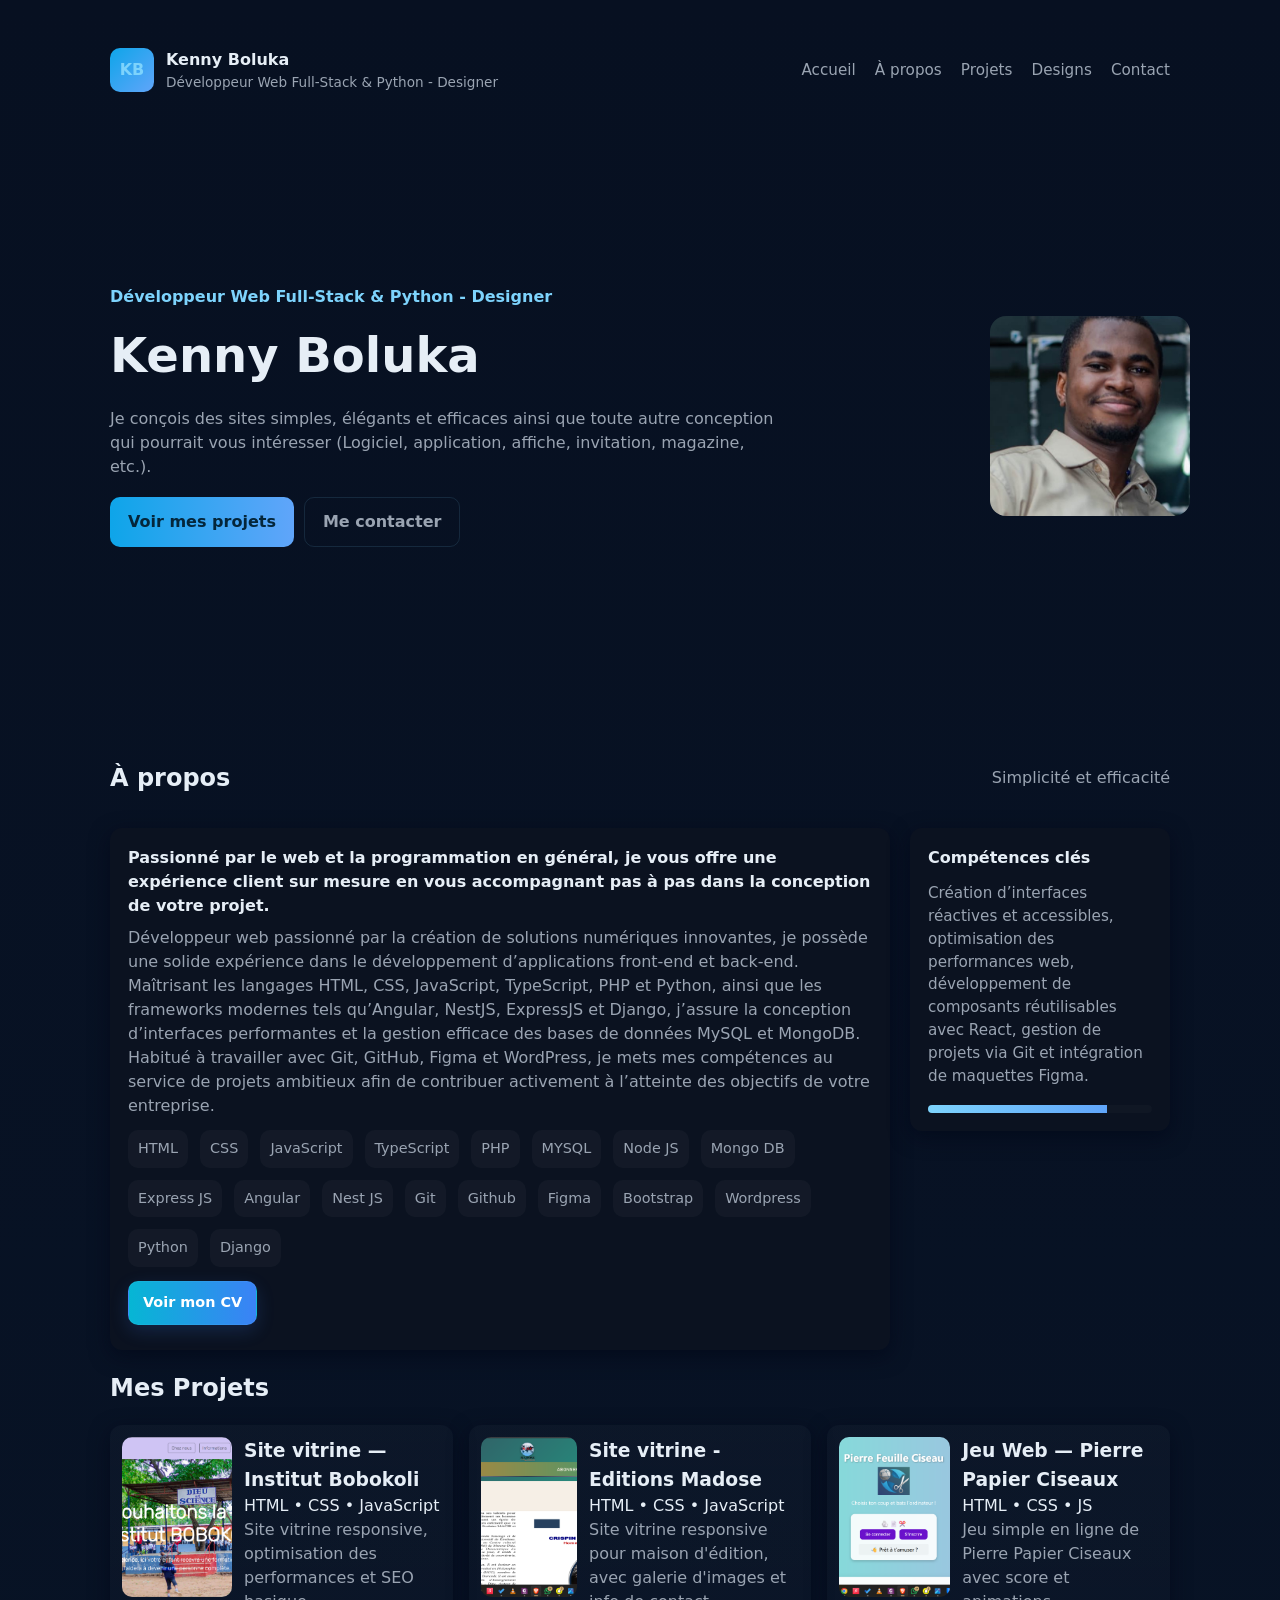
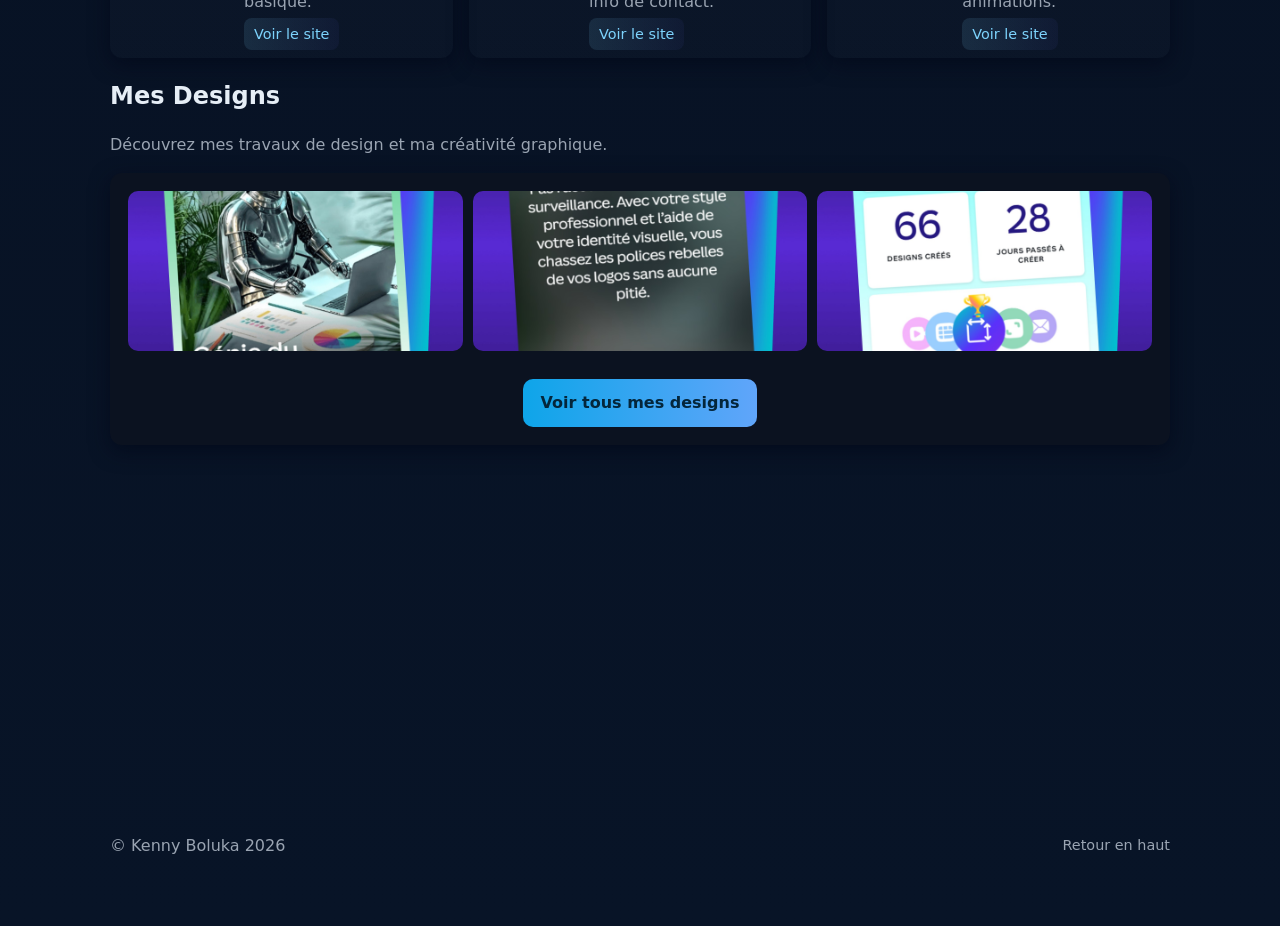
==== index.html @ 467d28c0 "Initial commit -portfolio" ====
<!DOCTYPE html>
<html lang="fr">
  <head>
    <meta charset="utf-8" />
    <meta name="viewport" content="width=device-width,initial-scale=1" />
    <title>Kenny Boluka — Développeur Web Full-Stack & Python - Designer</title>
    <meta
      name="description"
      content="Portfolio minimaliste — Développeur Web Front-End. Sites simples, élégants et efficaces."
    />
    <meta
      name="keywords"
      content="Kenny Boluka, Développeur Web, Full-Stack, Python, Designer, Portfolio, Sites Web, Conception Web"
    />
    <meta
      property="og:image"
      content="https://i.pinimg.com/736x/62/8c/a9/628ca98b23375978b0cff961785f080a.jpg"
    />
    <link rel="apple-touch-icon" sizes="180x180" href="/apple-touch-icon.png" />
    <link rel="icon" type="image/png" sizes="32x32" href="/favicon-32x32.png" />
    <link rel="icon" type="image/png" sizes="16x16" href="/favicon-16x16.png" />
    <link rel="manifest" href="/site.webmanifest" />
    <link rel="stylesheet" href="styles.css" />
  </head>
  <body>
    <div class="wrap">
      <header>
        <div class="brand">
          <div class="avatar" aria-hidden="true">
            <a href="index.html">KB</a>
          </div>
          <div>
            <div style="font-weight: 700">Kenny Boluka</div>
            <div style="font-size: 0.85rem; color: var(--muted)">
              Développeur Web Full-Stack & Python - Designer
            </div>
          </div>
        </div>
        <nav aria-label="Navigation principale">
          <a href="#accueil">Accueil</a>
          <a href="#apropos">À propos</a>
          <a href="#projets">Projets</a>
          <a href="#designs">Designs</a>
          <a href="#contact">Contact</a>
        </nav>
      </header>

      <!-- HERO -->
      <section id="accueil" class="hero" aria-labelledby="hero-title">
        <div class="hero-inner">
          <div class="hero-text">
            <div class="role">
              Développeur Web Full-Stack & Python - Designer
            </div>
            <h1 id="hero-title">Kenny Boluka</h1>
            <p class="lead">
              Je conçois des sites simples, élégants et efficaces ainsi que
              toute autre conception qui pourrait vous intéresser (Logiciel,
              application, affiche, invitation, magazine, etc.).
            </p>
            <div style="display: flex; gap: 10px; flex-wrap: wrap">
              <a class="cta" href="#projets">Voir mes projets</a>
              <a class="cta secondary" href="#contact">Me contacter</a>
            </div>
          </div>
          <div class="hero-art" aria-hidden="true">
            <div
              class="avatar-photo"
              role="img"
              aria-label="Photo de Kenny Boluka"
              style="
                width: 200px;
                height: 200px;
                border-radius: 16px;
                overflow: hidden;
                background: rgba(255, 255, 255, 0.02);
              "
            >
              <picture>
                <source srcset="avatar.jpg" type="image/jpeg" />
                <img
                  src="/avatar.jpg"
                  alt="Photo de Kenny Boluka"
                  loading="lazy"
                  decoding="async"
                  width="200"
                  height="200"
                  style="
                    width: 100%;
                    height: 100%;
                    object-fit: cover;
                    display: block;
                  "
                  onload="(function(){const f=this.parentNode.parentNode.querySelector('.avatar-fallback'); if(f){ f.style.display='none'; f.setAttribute('aria-hidden','true'); } })();"
                  onerror="(function(){this.style.display='none'; const f=this.parentNode.parentNode.querySelector('.avatar-fallback'); if(f){ f.style.display='block'; f.setAttribute('aria-hidden','false'); } })();"
                />
              </picture>

              <svg
                class="avatar-fallback"
                viewBox="0 0 200 200"
                width="100%"
                height="100%"
                xmlns="http://www.w3.org/2000/svg"
                role="img"
                aria-hidden="true"
                style="display: none"
              >
                <rect
                  width="200"
                  height="200"
                  rx="16"
                  fill="rgba(255,255,255,0.02)"
                />
                <circle cx="60" cy="46" r="20" fill="#60a5fa" />
                <rect
                  x="30"
                  y="76"
                  width="60"
                  height="18"
                  rx="6"
                  fill="rgba(255,255,255,0.04)"
                />
              </svg>
            </div>
          </div>
        </div>
      </section>

      <!-- ABOUT -->
      <section id="apropos" aria-labelledby="about-title">
        <div
          style="
            display: flex;
            justify-content: space-between;
            align-items: center;
            gap: 12px;
          "
        >
          <h2 id="about-title">À propos</h2>
          <div style="color: var(--muted)">Simplicité et efficacité</div>
        </div>
        <div style="height: 12px"></div>
        <div class="about-grid">
          <div class="card">
            <p style="margin: 0 0 8px">
              <strong
                >Passionné par le web et la programmation en général, je vous
                offre une expérience client sur mesure en vous accompagnant pas
                à pas dans la conception de votre projet.</strong
              >
            </p>
            <p style="color: var(--muted); margin: 0">
              Développeur web passionné par la création de solutions numériques
              innovantes, je possède une solide expérience dans le développement
              d’applications front-end et back-end. Maîtrisant les langages
              HTML, CSS, JavaScript, TypeScript, PHP et Python, ainsi que les
              frameworks modernes tels qu’Angular, NestJS, ExpressJS et Django,
              j’assure la conception d’interfaces performantes et la gestion
              efficace des bases de données MySQL et MongoDB. Habitué à
              travailler avec Git, GitHub, Figma et WordPress, je mets mes
              compétences au service de projets ambitieux afin de contribuer
              activement à l’atteinte des objectifs de votre entreprise.
            </p>
            <div class="skills" aria-hidden="false" style="margin-top: 12px">
              <span class="chip">HTML</span>
              <span class="chip">CSS</span>
              <span class="chip">JavaScript</span>
              <span class="chip">TypeScript</span>
              <span class="chip">PHP</span>
              <span class="chip">MYSQL</span>
              <span class="chip">Node JS</span>
              <span class="chip">Mongo DB</span>
              <span class="chip">Express JS</span>
              <span class="chip">Angular</span>
              <span class="chip">Nest JS</span>
              <span class="chip">Git</span>
              <span class="chip">Github</span>
              <span class="chip">Figma</span>
              <span class="chip">Bootstrap</span>
              <span class="chip">Wordpress</span>
              <span class="chip">Python</span>
              <span class="chip">Django</span>
            </div>
            <div style="margin-top: 14px">
              <a
                class="btn cta"
                aria-label="Télécharger le CV (s'ouvre dans un nouvel onglet)"
                style="
                  display: inline-block;
                  padding: 10px 14px;
                  background: linear-gradient(90deg, #06b6d4, #3b82f6);
                  color: #fff;
                  border-radius: 10px;
                  text-decoration: none;
                  box-shadow: 0 6px 18px rgba(59, 130, 246, 0.18);
                  transition: transform 0.12s ease, box-shadow 0.12s ease;
                "
                onmouseover="this.style.transform='translateY(-3px)'; this.style.boxShadow='0 14px 30px rgba(59,130,246,0.2)';"
                onmouseout="this.style.transform='none'; this.style.boxShadow='0 6px 18px rgba(59,130,246,0.18)';"
                onfocus="this.style.transform='translateY(-3px)'; this.style.boxShadow='0 14px 30px rgba(59,130,246,0.2)';"
                onblur="this.style.transform='none'; this.style.boxShadow='0 6px 18px rgba(59,130,246,0.18)';"
                href="/Mon_CV.pdf"
                target="_blank"
                rel="noopener"
                >Voir mon CV</a
              >
            </div>
          </div>
          <div>
            <div
              class="card"
              style="
                display: flex;
                flex-direction: column;
                gap: 12px;
                align-items: flex-start;
              "
            >
              <div style="font-weight: 700">Compétences clés</div>
              <div style="color: var(--muted); font-size: 0.95rem">
                Création d’interfaces réactives et accessibles, optimisation des
                performances web, développement de composants réutilisables avec
                React, gestion de projets via Git et intégration de maquettes
                Figma.
              </div>
              <div
                style="
                  width: 100%;
                  height: 8px;
                  background: rgba(255, 255, 255, 0.02);
                  border-radius: 6px;
                  overflow: hidden;
                  margin-top: 6px;
                "
              >
                <div
                  style="
                    width: 80%;
                    height: 100%;
                    background: linear-gradient(90deg, var(--accent), #60a5fa);
                  "
                ></div>
              </div>
            </div>
          </div>
        </div>
      </section>

      <!-- PROJECTS -->
      <section id="projets" aria-labelledby="projects-title">
        <h2 id="projects-title">Mes Projets</h2>
        <div class="projects-grid">
          <!-- Project 1 -->
          <article class="project card" aria-labelledby="p1">
            <div class="thumb">
              <img
                src="/projet_1.png"
                alt="Capture du site Institut Bobokoli"
                loading="lazy"
              />
            </div>
            <div class="proj-body">
              <h3 id="p1" class="proj-title" style="margin: 0">
                Site vitrine — Institut Bobokoli
              </h3>
              <div class="proj-tech">HTML • CSS • JavaScript</div>
              <p style="color: var(--muted); margin: 0 0 8px">
                Site vitrine responsive, optimisation des performances et SEO
                basique.
              </p>
              <div class="proj-actions">
                <a
                  class="btn view"
                  href="https://institut-bobokoli.com/"
                  target="_blank"
                  rel="noopener"
                  >Voir le site</a
                >
              </div>
            </div>
          </article>

          <!-- Project 2 -->
          <article class="project card" aria-labelledby="p2">
            <div class="thumb">
              <img
                src="/projet_2.png"
                alt="Capture du site de Madose"
                loading="lazy"
              />
            </div>
            <div class="proj-body">
              <h3 id="p2" class="proj-title" style="margin: 0">
                Site vitrine - Editions Madose
              </h3>
              <div class="proj-tech">HTML • CSS • JavaScript</div>
              <p style="color: var(--muted); margin: 0 0 8px">
                Site vitrine responsive pour maison d'édition, avec galerie
                d'images et info de contact.
              </p>
              <div class="proj-actions">
                <a
                  class="btn view"
                  href="https://madose.net/"
                  target="_blank"
                  rel="noopener"
                  >Voir le site</a
                >
              </div>
            </div>
          </article>

          <!-- Project 3 -->
          <article class="project card" aria-labelledby="p3">
            <div class="thumb">
              <img
                src="/projet_3.png"
                alt="Capture du projet Pierre Papier Ciseaux"
                loading="lazy"
              />
            </div>
            <div class="proj-body">
              <h3 id="p3" class="proj-title" style="margin: 0">
                Jeu Web — Pierre Papier Ciseaux
              </h3>
              <div class="proj-tech">HTML • CSS • JS</div>
              <p style="color: var(--muted); margin: 0 0 8px">
                Jeu simple en ligne de Pierre Papier Ciseaux avec score et
                animations.
              </p>
              <div class="proj-actions">
                <a
                  class="btn view"
                  href="https://pierre-feuille-ciseau-kbw.onrender.com/"
                  target="_blank"
                  rel="noopener"
                  >Voir le site</a
                >
              </div>
            </div>
          </article>
        </div>
      </section>

      <!-- DESIGNS -->
      <section id="designs" aria-labelledby="designs-title">
        <h2 id="designs-title">Mes Designs</h2>
        <p style="color: var(--muted); margin-bottom: 16px">
          Découvrez mes travaux de design et ma créativité graphique.
        </p>
        <div class="card design-main">
          <div class="design-images">
            <img src="/ADN_1.jpg" alt="Design affiche" loading="lazy" />
            <img src="/ADN_2.jpg" alt="Design invitation" loading="lazy" />
            <img src="/ADN_3.jpg" alt="Design magazine" loading="lazy" />
          </div>

          <!-- Bouton vers tout le portfolio design -->
          <div
            style="grid-column: 1 / -1; text-align: center; margin-top: 16px"
          >
            <a
              class="cta"
              href="https://drive.google.com/drive/folders/1-PYp6yssX1gqpRC8f1cQbZcuPxonh4Nd?usp=sharing"
              target="_blank"
              rel="noopener"
            >
              Voir tous mes designs
            </a>
          </div>
        </div>
      </section>

      <!-- CONTACT -->
      <section id="contact" aria-labelledby="contact-title">
        <h2 id="contact-title">Contact</h2>
        <div style="height: 6px"></div>
        <div class="contact-grid">
          <div class="card">
            <p style="margin: 0 0 8px">
              <strong
                >Tu veux collaborer sur un projet ou en savoir plus ?
                Écris-moi.</strong
              >
            </p>
            <p style="color: var(--muted); margin: 0 0 12px">
              Je réponds généralement rapidement. Voici mes coordonnées :
            </p>
            <p style="margin: 0 0 8px">
              ✉️
              <a href="mailto:bolukakenny@gmail.com">bolukakenny@gmail.com</a>
            </p>
            <div class="socials" style="margin-top: 12px">
              <a
                href="https://github.com/Ke2ny13"
                target="_blank"
                rel="noopener"
                >GitHub</a
              >
              <a
                href="https://www.linkedin.com/in/kenny-boluka-b40353268/"
                target="_blank"
                rel="noopener"
                >LinkedIn</a
              >
            </div>
          </div>

          <div class="card">
            <form
              id="contact-form"
              onsubmit="handleContact(event)"
              aria-label="Formulaire de contact"
            >
              <input type="text" name="name" placeholder="Votre nom" required />
              <input
                type="email"
                name="email"
                placeholder="Votre email"
                required
              />
              <textarea
                name="message"
                rows="5"
                placeholder="Votre message"
                required
              ></textarea>
              <button type="submit">Envoyer</button>
            </form>
          </div>
        </div>
      </section>

      <!-- FOOTER -->
      <footer>
        <div>© Kenny Boluka <span id="year"></span></div>
        <div style="display: flex; gap: 12px; align-items: center">
          <a class="top-link" href="#accueil">Retour en haut</a>
        </div>
      </footer>
    </div>

    <script>
      // année dynamique
      document.getElementById("year").textContent = new Date().getFullYear();

      // simple contact handler: opens mailto with form data
      function handleContact(e) {
        e.preventDefault();
        const f = e.target;
        const name = encodeURIComponent(f.name.value.trim());
        const email = encodeURIComponent(f.email.value.trim());
        const message = encodeURIComponent(f.message.value.trim());
        const subject = encodeURIComponent("Contact via portfolio — " + name);
        const body = encodeURIComponent(
          "De: " + name + " (" + email + ")\n\n" + decodeURIComponent(message)
        );
        // open mail client
        window.location.href = `mailto:bolukakenny@gmail.com?subject=${subject}&body=${body}`;
      }
    </script>
    <script>
      const sections = document.querySelectorAll("section");
      const observer = new IntersectionObserver(
        (entries) => {
          entries.forEach((entry) => {
            if (entry.isIntersecting) entry.target.classList.add("visible");
          });
        },
        { threshold: 0.1 }
      );

      sections.forEach((sec) => observer.observe(sec));
    </script>
  </body>
</html>
---- styles.css ----
:root {
  --bg: #0f1724;
  --card: #0b1220;
  --muted: #9aa4b2;
  --accent: #7dd3fc;
  --glass: rgba(255, 255, 255, 0.03);
  --radius: 12px;
  --maxw: 1100px;
  color-scheme: dark;
}

* {
  box-sizing: border-box;
  transition: all 0.3s ease;
}

html {
  scroll-behavior: smooth;
}

body {
  margin: 0;
  font-family: Inter, ui-sans-serif, system-ui, -apple-system, "Segoe UI", Roboto, "Helvetica Neue", Arial;
  background: linear-gradient(180deg, #071021 0%, #081427 100%);
  color: #e6eef6;
  line-height: 1.5;
  -webkit-font-smoothing: antialiased;
  -moz-osx-font-smoothing: grayscale;
}

/* --- Apparition fluide des sections --- */
section {
  opacity: 0;
  transform: translateY(40px);
  transition: opacity 0.8s ease, transform 0.8s ease;
}
section.visible {
  opacity: 1;
  transform: translateY(0);
}

a {
  color: var(--accent);
  text-decoration: none;
}

.wrap {
  max-width: var(--maxw);
  margin: 0 auto;
  padding: 40px 20px;
}

/* --- Header --- */
header {
  display: flex;
  justify-content: space-between;
  align-items: center;
  gap: 16px;
  padding-top: 8px;
}

.brand {
  display: flex;
  align-items: center;
  gap: 12px;
}

.avatar {
  width: 44px;
  height: 44px;
  border-radius: 10px;
  background: linear-gradient(135deg, #0ea5e9, #60a5fa);
  display: grid;
  place-items: center;
  font-weight: 700;
  color: #04263b;
  transition: transform 0.4s ease, box-shadow 0.4s ease;
}
.avatar:hover {
  transform: rotate(6deg) scale(1.1);
  box-shadow: 0 0 20px rgba(125, 211, 252, 0.3);
}

nav a {
  margin-left: 14px;
  font-size: 0.95rem;
  color: var(--muted);
  position: relative;
}
nav a::after {
  content: "";
  position: absolute;
  width: 0%;
  height: 2px;
  bottom: -3px;
  left: 0;
  background: var(--accent);
  transition: width 0.3s ease;
}
nav a:hover::after {
  width: 100%;
}
nav a:hover {
  color: var(--accent);
}

/* --- Hero --- */
.hero {
  min-height: 72vh;
  display: grid;
  align-items: center;
  gap: 24px;
  padding: 48px 0;
}
.hero-inner {
  display: flex;
  gap: 36px;
  align-items: center;
  justify-content: space-between;
  flex-wrap: wrap;
}
.hero-text {
  max-width: 680px;
}
h1 {
  font-size: clamp(28px, 5vw, 48px);
  margin: 0 0 8px;
}
.role {
  color: var(--accent);
  font-weight: 600;
  margin-bottom: 10px;
}
.lead {
  color: var(--muted);
  margin-bottom: 18px;
}

/* --- Boutons principaux --- */
.cta {
  display: inline-flex;
  gap: 10px;
  align-items: center;
  background: linear-gradient(90deg, #0ea5e9, #60a5fa);
  color: #04263b;
  padding: 12px 18px;
  border-radius: 10px;
  font-weight: 600;
  position: relative;
  overflow: hidden;
}
.cta::before {
  content: "";
  position: absolute;
  top: 0;
  left: -100%;
  width: 200%;
  height: 100%;
  background: linear-gradient(120deg, #7dd3fc, #3b82f6, #7dd3fc);
  opacity: 0;
  transform: skewX(-15deg);
  transition: opacity 0.4s ease, transform 0.4s ease;
}
.cta:hover::before {
  opacity: 0.3;
  transform: translateX(25%) skewX(-15deg);
}
.cta:hover {
  transform: translateY(-4px) scale(1.03);
  box-shadow: 0 8px 20px rgba(125, 211, 252, 0.25);
}

.cta.secondary {
  background: transparent;
  border: 1px solid rgba(125, 211, 252, 0.12);
  color: var(--muted);
}
.cta.secondary:hover {
  background: rgba(125, 211, 252, 0.1);
  color: var(--accent);
}

/* --- Hero image --- */
.hero-art {
  width: 180px;
  max-width: 40%;
  min-width: 120px;
  border-radius: 12px;
  transition: transform 0.5s ease, box-shadow 0.4s ease;
}
.hero-art:hover {
  transform: scale(1.05);
  box-shadow: 0 0 25px rgba(125, 211, 252, 0.25);
}

/* --- About --- */
.card {
  background: var(--card);
  padding: 18px;
  border-radius: var(--radius);
  box-shadow: 0 6px 20px rgba(2, 6, 23, 0.6);
  transition: transform 0.4s ease, box-shadow 0.4s ease;
}
.card:hover {
  transform: translateY(-6px);
  box-shadow: 0 8px 28px rgba(125, 211, 252, 0.1);
}
.about-grid {
  display: grid;
  grid-template-columns: 1fr 260px;
  gap: 20px;
}
.skills {
  display: flex;
  gap: 12px;
  flex-wrap: wrap;
  margin-top: 12px;
}
.chip {
  background: var(--glass);
  padding: 8px 10px;
  border-radius: 10px;
  color: var(--muted);
  font-size: 0.9rem;
  transition: background 0.3s ease, color 0.3s ease;
}
.chip:hover {
  background: rgba(125, 211, 252, 0.12);
  color: var(--accent);
}

/* --- Projects --- */
.projects-grid {
  display: grid;
  grid-template-columns: repeat(auto-fit, minmax(240px, 1fr));
  gap: 16px;
  margin-top: 18px;
}
.project {
  background: linear-gradient(180deg, rgba(255, 255, 255, 0.02), rgba(255, 255, 255, 0.01));
  padding: 12px;
  border-radius: 12px;
  display: flex;
  gap: 12px;
  align-items: flex-start;
  transition: transform 0.3s ease, box-shadow 0.3s ease;
}
.project:hover {
  transform: translateY(-5px);
  box-shadow: 0 8px 18px rgba(125, 211, 252, 0.08);
}
.thumb {
  width: 96px;
  height: 64px;
  border-radius: 8px;
  background: linear-gradient(135deg, #04264a, #07385f);
  display: grid;
  place-items: center;
  color: var(--accent);
  font-weight: 700;
  transition: transform 0.3s ease, background 0.4s ease;
}
.thumb:hover {
  transform: scale(1.08);
  background: linear-gradient(135deg, #0ea5e9, #3b82f6);
  color: white;
}
.btn {
  padding: 8px 10px;
  border-radius: 8px;
  font-size: 0.9rem;
  background: transparent;
  border: 1px solid rgba(125, 211, 252, 0.08);
  color: var(--muted);
}
.btn.view {
  background: linear-gradient(90deg, rgba(125, 211, 252, 0.12), rgba(99, 102, 241, 0.06));
  color: var(--accent);
  border: none;
}
.btn:hover {
  background: rgba(125, 211, 252, 0.12);
  color: var(--accent);
}

.thumb {
  width: 100%;
  height: 160px;
  border-radius: 10px;
  overflow: hidden;
  background: rgba(255, 255, 255, 0.03);
}

.thumb img {
  width: 100%;
  height: 100%;
  object-fit: cover;
  display: block;
}

/* --- Contact --- */
.contact-grid {
  display: grid;
  grid-template-columns: 1fr 320px;
  gap: 20px;
}
.socials a {
  display: inline-block;
  margin-right: 12px;
  color: var(--muted);
  position: relative;
}
.socials a::after {
  content: "";
  position: absolute;
  width: 0%;
  height: 2px;
  bottom: -2px;
  left: 0;
  background: var(--accent);
  transition: width 0.3s ease;
}
.socials a:hover::after {
  width: 100%;
}
.socials a:hover {
  color: var(--accent);
}
form input,
form textarea {
  width: 100%;
  padding: 10px;
  border-radius: 8px;
  border: 1px solid rgba(255, 255, 255, 0.04);
  background: transparent;
  color: inherit;
  margin-bottom: 10px;
}
form button {
  padding: 10px 12px;
  border-radius: 8px;
  background: linear-gradient(90deg, #0ea5e9, #60a5fa);
  color: #04263b;
  border: none;
  font-weight: 600;
  transition: transform 0.3s ease, box-shadow 0.3s ease;
}
form button:hover {
  transform: translateY(-3px);
  box-shadow: 0 8px 20px rgba(125, 211, 252, 0.25);
}

/* --- Footer --- */
footer {
  padding: 28px 0;
  color: var(--muted);
  display: flex;
  justify-content: space-between;
  gap: 10px;
  align-items: center;
  flex-wrap: wrap;
}
.top-link {
  font-size: 0.9rem;
  color: var(--muted);
}
.top-link:hover {
  color: var(--accent);
}

.design-main {
  display: flex;
  flex-direction: column;
  gap: 12px;
}

.design-images {
  display: grid;
  grid-template-columns: repeat(3, 1fr);
  gap: 10px;
}

.design-images img {
  width: 100%;
  height: 160px;
  object-fit: cover;
  border-radius: 10px;
}

/* Responsive */
@media (max-width: 768px) {
  .design-images {
    grid-template-columns: 1fr;
  }
}


@media (max-width: 800px) {
  .about-grid,
  .contact-grid {
    grid-template-columns: 1fr;
  }
  nav a {
    display: none;
  }
  .hero-art {
    order: 2;
    justify-self: center;
  }
}

/* =============================== */
/* RESPONSIVE DESIGN */
/* =============================== */

/* --- Petit écran (smartphones) --- */
@media (max-width: 768px) {
  .wrap {
    padding: 0 16px;
  }

  /* HEADER */
  header {
    flex-direction: column;
    gap: 14px;
    text-align: center;
  }

  header nav {
    display: flex;
    flex-wrap: wrap;
    justify-content: center;
    gap: 12px;
  }

  /* HERO */
  .hero-inner {
    flex-direction: column;
    text-align: center;
    gap: 24px;
  }

  .hero-text {
    align-items: center;
  }

  .hero-art {
    display: flex;
    justify-content: center;
  }

  /* ABOUT */
  .about-grid {
    display: flex;
    flex-direction: column;
    gap: 20px;
  }

  /* PROJECTS */
  .projects-grid {
    grid-template-columns: 1fr !important;
  }

  .project .thumb {
    height: 140px;
  }

  /* CONTACT */
  .contact-grid {
    display: flex;
    flex-direction: column;
    gap: 20px;
  }

  /* Buttons full width */
  .cta,
  .btn,
  button {
    width: 100%;
    text-align: center;
  }
}

/* --- Très petits écrans (360–480px) --- */
@media (max-width: 480px) {
  h1 {
    font-size: 1.9rem;
  }

  .hero-text .role {
    font-size: 0.9rem;
  }

  .avatar-photo {
    width: 150px !important;
    height: 150px !important;
  }
}

/* ===== Designs ===== */
.designs-grid {
  display: grid;
  grid-template-columns: repeat(auto-fit, minmax(240px, 1fr));
  gap: 16px;
  margin-top: 12px;
}

.design-card {
  background: var(--card);
  border-radius: var(--radius);
  overflow: hidden;
  padding: 12px;
  display: flex;
  gap: 12px;
  align-items: flex-start;
  transition: transform 0.3s ease, box-shadow 0.3s ease;
}

.design-card:hover {
  transform: translateY(-5px);
  box-shadow: 0 8px 18px rgba(125, 211, 252, 0.08);
}

.design-card .thumb {
  width: 96px;
  height: 64px;
  border-radius: 8px;
  background: linear-gradient(135deg, #04264a, #07385f);
  display: grid;
  place-items: center;
  color: var(--accent);
  font-weight: 700;
}

.design-card .thumb:hover {
  transform: scale(1.08);
  background: linear-gradient(135deg, #0ea5e9, #3b82f6);
  color: white;
}

.design-body h3 {
  margin: 0;
  font-size: 1rem;
}

.design-body p {
  margin: 0;
  font-size: 0.85rem;
  color: var(--muted);
}

/* --- Responsivité designs --- */
@media (max-width: 768px) {
  .designs-grid {
    grid-template-columns: 1fr;
  }
}
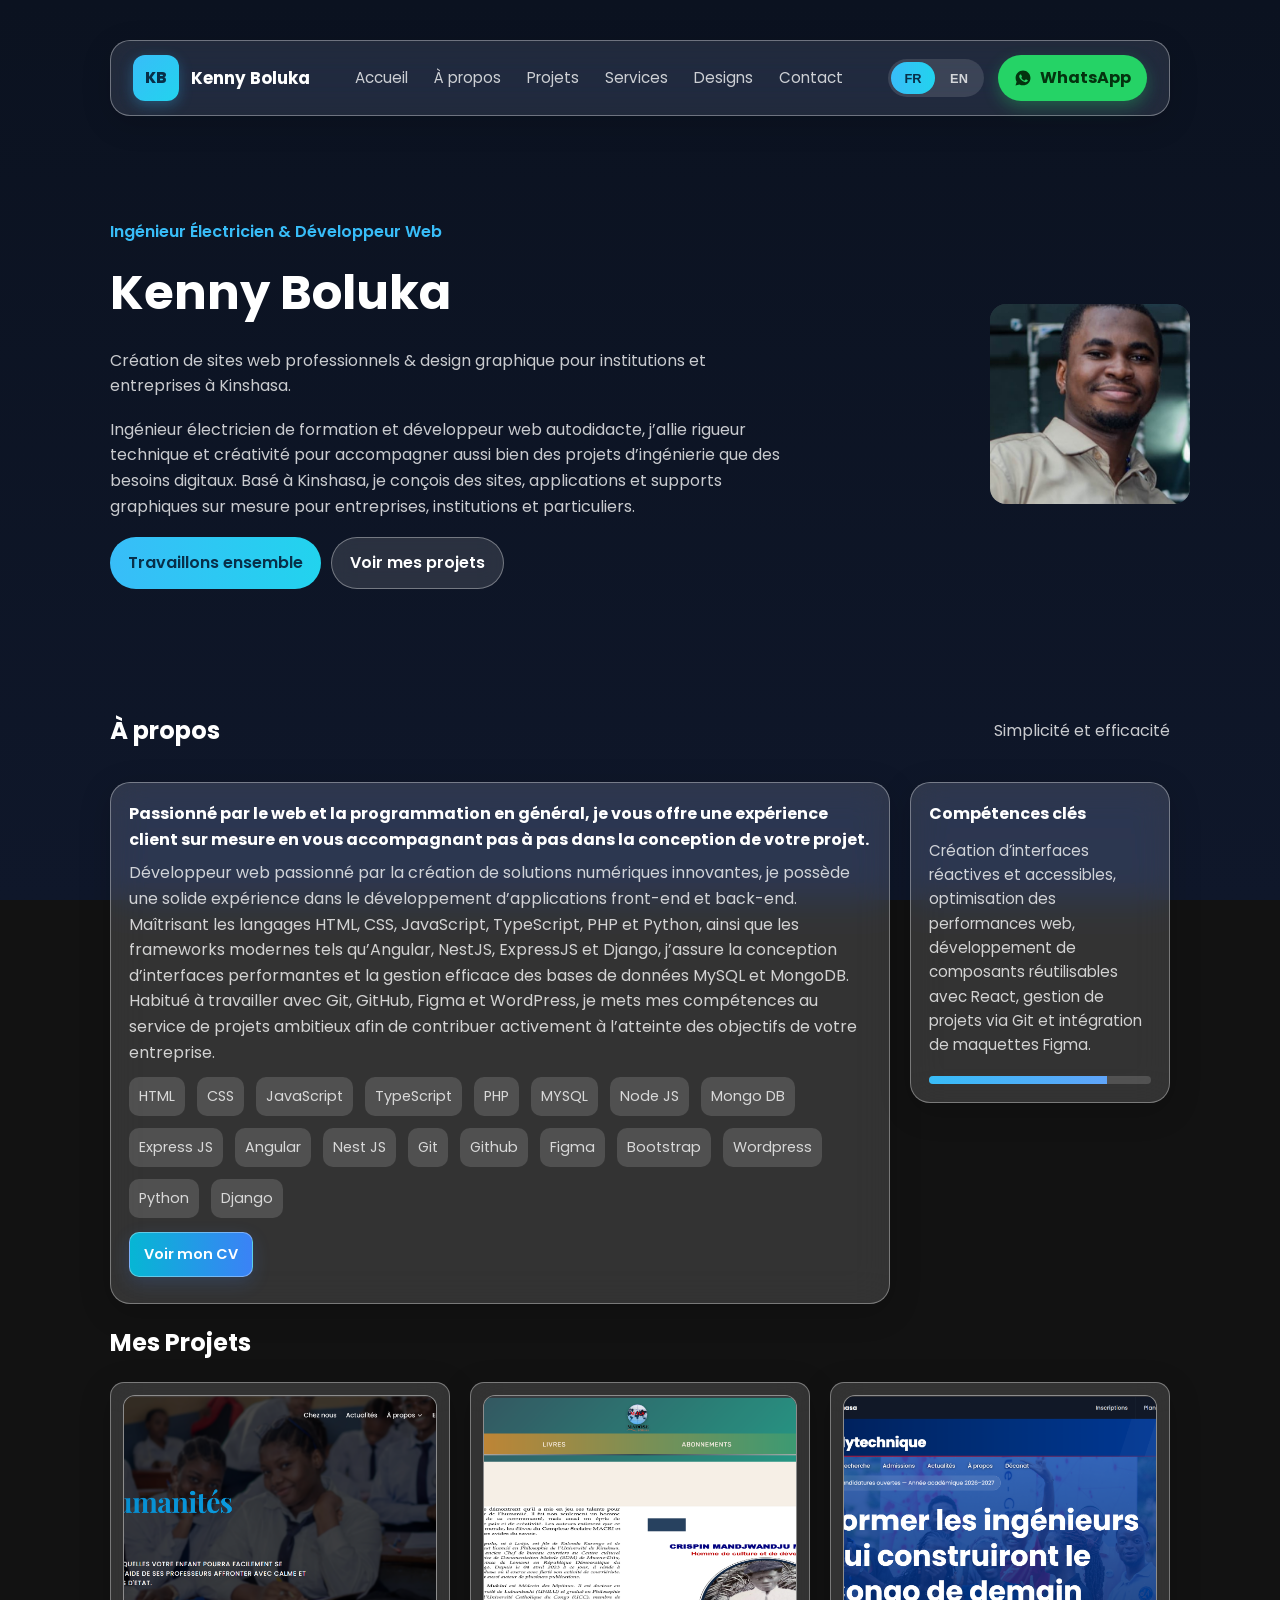
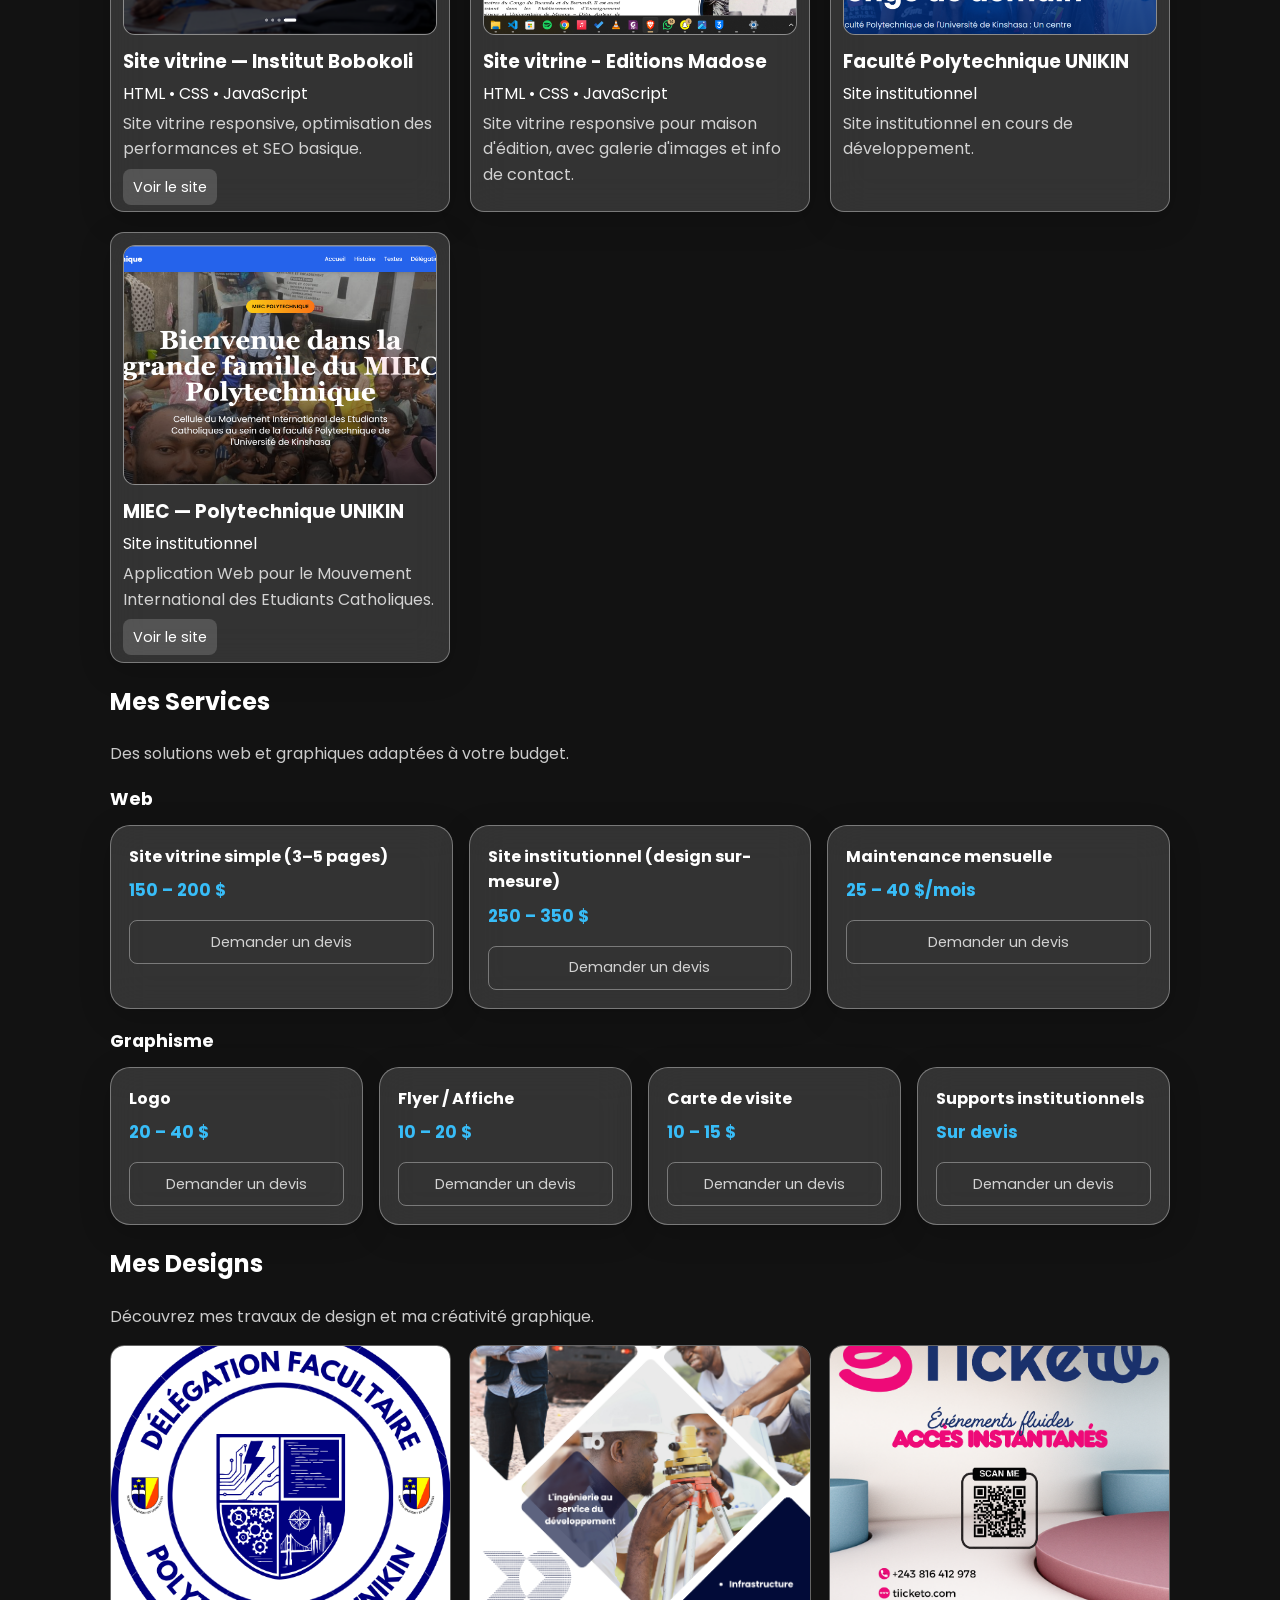
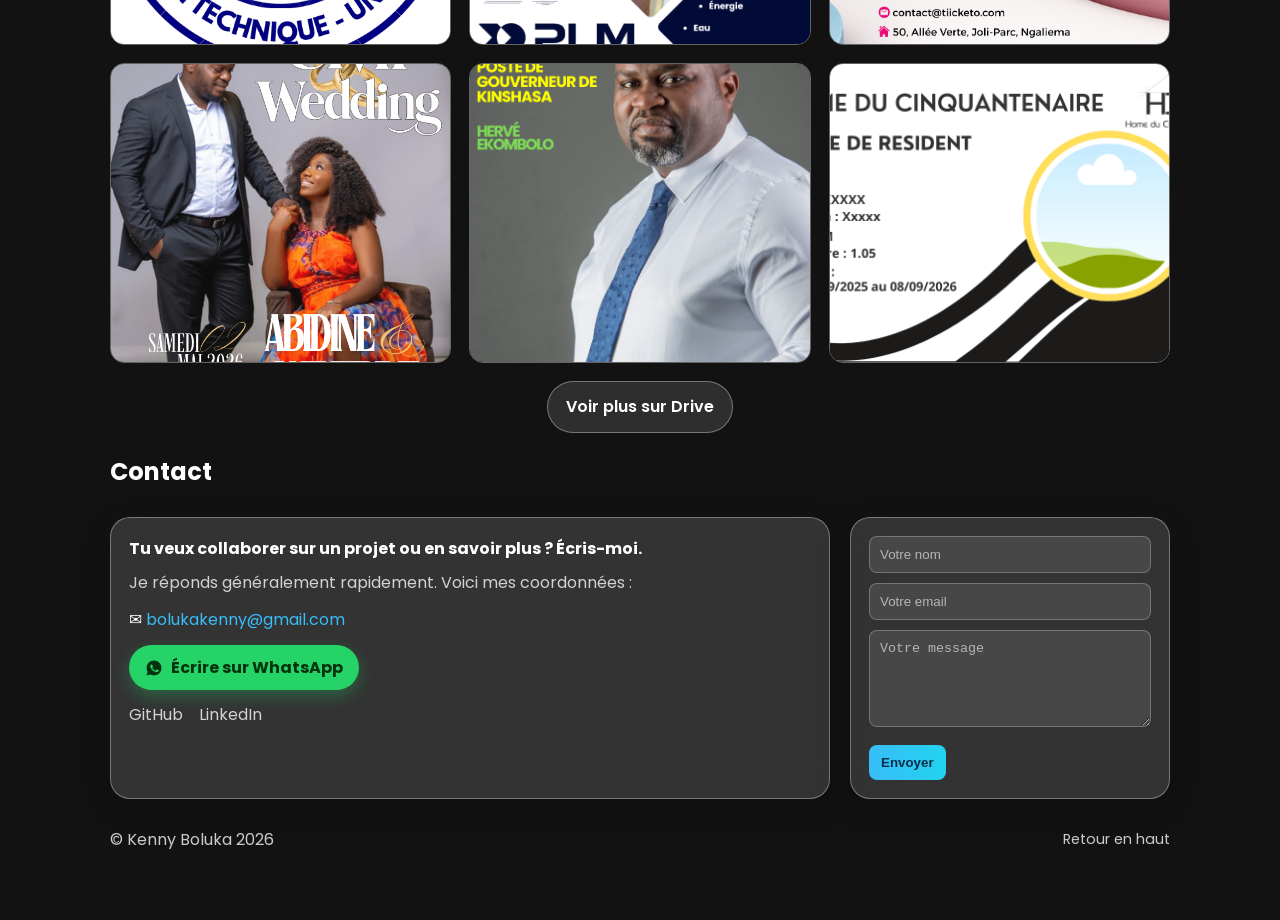
==== commit b4b1ef66: "Add internationalization support and enhance portfolio interactions - Implemented French and English" ====
--- a/index.html
+++ b/index.html
@@ -1,26 +1,57 @@
-<!DOCTYPE html>
+<!doctype html>
 <html lang="fr">
   <head>
     <meta charset="utf-8" />
     <meta name="viewport" content="width=device-width,initial-scale=1" />
-    <title>Kenny Boluka — Développeur Web Full-Stack & Python - Designer</title>
+    <title>Kenny Boluka — Ingénieur Électricien & Développeur Web</title>
     <meta
       name="description"
-      content="Portfolio minimaliste — Développeur Web Front-End. Sites simples, élégants et efficaces."
+      content="Portfolio de Kenny Boluka, ingénieur électricien et développeur web freelance à Kinshasa. Sites web, design graphique et solutions sur mesure."
     />
     <meta
       name="keywords"
-      content="Kenny Boluka, Développeur Web, Full-Stack, Python, Designer, Portfolio, Sites Web, Conception Web"
+      content="Kenny Boluka, Ingénieur Électricien, Développeur Web, Kinshasa, Full-Stack, Python, Designer, Portfolio, Sites Web, WhatsApp"
+    />
+    <meta name="theme-color" content="#0f172a" />
+    <link rel="preconnect" href="https://fonts.googleapis.com" />
+    <link rel="preconnect" href="https://fonts.gstatic.com" crossorigin />
+    <link
+      href="https://fonts.googleapis.com/css2?family=Poppins:wght@400;500;600;700;800&display=swap"
+      rel="stylesheet"
+    />
+    <meta
+      property="og:title"
+      content="Kenny Boluka — Ingénieur Électricien & Développeur Web"
+    />
+    <meta
+      property="og:description"
+      content="Portfolio de Kenny Boluka, ingénieur électricien et développeur web freelance à Kinshasa. Sites web, design graphique et solutions sur mesure."
     />
     <meta
       property="og:image"
-      content="https://i.pinimg.com/736x/62/8c/a9/628ca98b23375978b0cff961785f080a.jpg"
+      content="https://ke2ny13.github.io/portfolio/assets/images/logo_kb.png"
     />
-    <link rel="apple-touch-icon" sizes="180x180" href="/apple-touch-icon.png" />
-    <link rel="icon" type="image/png" sizes="32x32" href="/favicon-32x32.png" />
-    <link rel="icon" type="image/png" sizes="16x16" href="/favicon-16x16.png" />
-    <link rel="manifest" href="/site.webmanifest" />
-    <link rel="stylesheet" href="styles.css" />
+    <meta property="og:url" content="https://ke2ny13.github.io/portfolio/" />
+    <meta property="og:type" content="website" />
+    <link
+      rel="apple-touch-icon"
+      sizes="180x180"
+      href="./assets/icons/apple-touch-icon.png"
+    />
+    <link
+      rel="icon"
+      type="image/png"
+      sizes="32x32"
+      href="./assets/icons/favicon-32x32.png"
+    />
+    <link
+      rel="icon"
+      type="image/png"
+      sizes="16x16"
+      href="./assets/icons/favicon-16x16.png"
+    />
+    <link rel="manifest" href="./assets/icons/site.webmanifest" />
+    <link rel="stylesheet" href="css/styles.css" />
   </head>
   <body>
     <div class="wrap">
@@ -29,38 +60,97 @@
           <div class="avatar" aria-hidden="true">
             <a href="index.html">KB</a>
           </div>
-          <div>
-            <div style="font-weight: 700">Kenny Boluka</div>
-            <div style="font-size: 0.85rem; color: var(--muted)">
-              Développeur Web Full-Stack & Python - Designer
-            </div>
-          </div>
-        </div>
-        <nav aria-label="Navigation principale">
-          <a href="#accueil">Accueil</a>
-          <a href="#apropos">À propos</a>
-          <a href="#projets">Projets</a>
-          <a href="#designs">Designs</a>
-          <a href="#contact">Contact</a>
+          <div class="brand-name">Kenny Boluka</div>
+        </div>
+
+        <nav aria-label="Navigation principale" id="mainNav">
+          <a href="#accueil" data-i18n="nav.home">Accueil</a>
+          <a href="#apropos" data-i18n="nav.about">À propos</a>
+          <a href="#projets" data-i18n="nav.projects">Projets</a>
+          <a href="#services" data-i18n="nav.services">Services</a>
+          <a href="#designs" data-i18n="nav.designs">Designs</a>
+          <a href="#contact" data-i18n="nav.contact">Contact</a>
         </nav>
+
+        <div class="header-actions">
+          <div class="lang-toggle" role="group" aria-label="Choix de la langue">
+            <button class="lang-btn" data-lang="fr" aria-pressed="true">
+              FR
+            </button>
+            <button class="lang-btn" data-lang="en" aria-pressed="false">
+              EN
+            </button>
+          </div>
+
+          <a
+            class="whatsapp-btn"
+            data-whatsapp="generic"
+            href="https://wa.me/243978974603"
+            target="_blank"
+            rel="noopener"
+            data-i18n-aria="whatsapp.headerLabel"
+            aria-label="WhatsApp"
+          >
+            <svg
+              viewBox="0 0 24 24"
+              width="18"
+              height="18"
+              fill="currentColor"
+              aria-hidden="true"
+            >
+              <path
+                d="M12.04 2C6.58 2 2.13 6.45 2.13 11.91c0 1.85.51 3.58 1.4 5.07L2 22l5.2-1.49a9.86 9.86 0 0 0 4.84 1.27h.01c5.46 0 9.91-4.45 9.91-9.91C21.96 6.45 17.5 2 12.04 2Zm5.78 14.1c-.24.68-1.41 1.33-1.93 1.4-.49.07-1.04.1-1.68-.1-.39-.12-.89-.29-1.53-.57-2.7-1.17-4.46-3.9-4.6-4.09-.13-.18-1.1-1.46-1.1-2.78 0-1.32.69-1.96.93-2.23.24-.27.53-.34.71-.34.18 0 .35 0 .51.01.16.01.38-.06.6.46.23.55.78 1.92.85 2.06.07.14.12.31.02.49-.1.18-.15.29-.29.45-.14.16-.3.36-.43.48-.14.13-.29.27-.13.55.17.28.76 1.25 1.63 2.03 1.12.99 2.07 1.3 2.35 1.45.28.14.45.12.62-.07.18-.19.74-.86.94-1.16.2-.3.4-.25.67-.15.27.1 1.72.81 2.02.96.3.15.5.22.57.34.08.13.08.74-.16 1.42Z"
+              />
+            </svg>
+            <span data-i18n="whatsapp.headerLabel">WhatsApp</span>
+          </a>
+
+          <button
+            class="nav-toggle"
+            id="navToggle"
+            data-i18n-aria="nav.menuToggle"
+            aria-label="Ouvrir le menu"
+            aria-expanded="false"
+          >
+            <span></span><span></span><span></span>
+          </button>
+        </div>
       </header>
 
       <!-- HERO -->
       <section id="accueil" class="hero" aria-labelledby="hero-title">
         <div class="hero-inner">
           <div class="hero-text">
-            <div class="role">
-              Développeur Web Full-Stack & Python - Designer
+            <div class="role" data-i18n="hero.role">
+              Ingénieur Électricien & Développeur Web
             </div>
             <h1 id="hero-title">Kenny Boluka</h1>
-            <p class="lead">
-              Je conçois des sites simples, élégants et efficaces ainsi que
-              toute autre conception qui pourrait vous intéresser (Logiciel,
-              application, affiche, invitation, magazine, etc.).
+            <p class="lead" data-i18n="hero.subtitle">
+              Création de sites web professionnels & design graphique pour
+              institutions et entreprises à Kinshasa.
+            </p>
+            <p
+              class="bio"
+              data-i18n="hero.bio"
+              style="color: var(--muted); margin-bottom: 18px"
+            >
+              Ingénieur électricien de formation et développeur web autodidacte,
+              j’allie rigueur technique et créativité pour accompagner aussi
+              bien des projets d’ingénierie que des besoins digitaux. Basé à
+              Kinshasa, je conçois des sites, applications et supports
+              graphiques sur mesure pour entreprises, institutions et
+              particuliers.
             </p>
             <div style="display: flex; gap: 10px; flex-wrap: wrap">
-              <a class="cta" href="#projets">Voir mes projets</a>
-              <a class="cta secondary" href="#contact">Me contacter</a>
+              <a class="cta" href="#contact" data-i18n="hero.cta.primary"
+                >Travaillons ensemble</a
+              >
+              <a
+                class="cta secondary"
+                href="#projets"
+                data-i18n="hero.cta.secondary"
+                >Voir mes projets</a
+              >
             </div>
           </div>
           <div class="hero-art" aria-hidden="true">
@@ -73,13 +163,13 @@
                 height: 200px;
                 border-radius: 16px;
                 overflow: hidden;
-                background: rgba(255, 255, 255, 0.02);
+                background: rgba(255, 255, 255, 0.12);
               "
             >
               <picture>
-                <source srcset="avatar.jpg" type="image/jpeg" />
+                <source srcset="./assets/images/avatar.jpg" type="image/jpeg" />
                 <img
-                  src="/avatar.jpg"
+                  src="./assets/images/avatar.jpg"
                   alt="Photo de Kenny Boluka"
                   loading="lazy"
                   decoding="async"
@@ -91,8 +181,31 @@
                     object-fit: cover;
                     display: block;
                   "
-                  onload="(function(){const f=this.parentNode.parentNode.querySelector('.avatar-fallback'); if(f){ f.style.display='none'; f.setAttribute('aria-hidden','true'); } })();"
-                  onerror="(function(){this.style.display='none'; const f=this.parentNode.parentNode.querySelector('.avatar-fallback'); if(f){ f.style.display='block'; f.setAttribute('aria-hidden','false'); } })();"
+                  onload="
+                    (function () {
+                      const f =
+                        this.parentNode.parentNode.querySelector(
+                          '.avatar-fallback',
+                        );
+                      if (f) {
+                        f.style.display = 'none';
+                        f.setAttribute('aria-hidden', 'true');
+                      }
+                    })()
+                  "
+                  onerror="
+                    (function () {
+                      this.style.display = 'none';
+                      const f =
+                        this.parentNode.parentNode.querySelector(
+                          '.avatar-fallback',
+                        );
+                      if (f) {
+                        f.style.display = 'block';
+                        f.setAttribute('aria-hidden', 'false');
+                      }
+                    })()
+                  "
                 />
               </picture>
 
@@ -110,16 +223,16 @@
                   width="200"
                   height="200"
                   rx="16"
-                  fill="rgba(255,255,255,0.02)"
+                  fill="rgba(255,255,255,0.12)"
                 />
-                <circle cx="60" cy="46" r="20" fill="#60a5fa" />
+                <circle cx="60" cy="46" r="20" fill="#38bdf8" />
                 <rect
                   x="30"
                   y="76"
                   width="60"
                   height="18"
                   rx="6"
-                  fill="rgba(255,255,255,0.04)"
+                  fill="rgba(255,255,255,0.2)"
                 />
               </svg>
             </div>
@@ -137,20 +250,22 @@
             gap: 12px;
           "
         >
-          <h2 id="about-title">À propos</h2>
-          <div style="color: var(--muted)">Simplicité et efficacité</div>
+          <h2 id="about-title" data-i18n="about.title">À propos</h2>
+          <div style="color: var(--muted)" data-i18n="about.tagline">
+            Simplicité et efficacité
+          </div>
         </div>
         <div style="height: 12px"></div>
         <div class="about-grid">
           <div class="card">
             <p style="margin: 0 0 8px">
-              <strong
+              <strong data-i18n="about.intro"
                 >Passionné par le web et la programmation en général, je vous
                 offre une expérience client sur mesure en vous accompagnant pas
                 à pas dans la conception de votre projet.</strong
               >
             </p>
-            <p style="color: var(--muted); margin: 0">
+            <p style="color: var(--muted); margin: 0" data-i18n="about.text">
               Développeur web passionné par la création de solutions numériques
               innovantes, je possède une solide expérience dans le développement
               d’applications front-end et back-end. Maîtrisant les langages
@@ -194,15 +309,13 @@
                   border-radius: 10px;
                   text-decoration: none;
                   box-shadow: 0 6px 18px rgba(59, 130, 246, 0.18);
-                  transition: transform 0.12s ease, box-shadow 0.12s ease;
                 "
-                onmouseover="this.style.transform='translateY(-3px)'; this.style.boxShadow='0 14px 30px rgba(59,130,246,0.2)';"
-                onmouseout="this.style.transform='none'; this.style.boxShadow='0 6px 18px rgba(59,130,246,0.18)';"
-                onfocus="this.style.transform='translateY(-3px)'; this.style.boxShadow='0 14px 30px rgba(59,130,246,0.2)';"
-                onblur="this.style.transform='none'; this.style.boxShadow='0 6px 18px rgba(59,130,246,0.18)';"
-                href="/Mon_CV.pdf"
-                target="_blank"
-                rel="noopener"
+                href="./assets/pdf/cv_kenny_formel_fr.pdf"
+                data-cv-fr="./assets/pdf/cv_kenny_formel_fr.pdf"
+                data-cv-en="./assets/pdf/cv_kenny_formal_en.pdf"
+                target="_blank"
+                rel="noopener"
+                data-i18n="about.cvButton"
                 >Voir mon CV</a
               >
             </div>
@@ -217,8 +330,13 @@
                 align-items: flex-start;
               "
             >
-              <div style="font-weight: 700">Compétences clés</div>
-              <div style="color: var(--muted); font-size: 0.95rem">
+              <div style="font-weight: 700" data-i18n="about.skills.title">
+                Compétences clés
+              </div>
+              <div
+                style="color: var(--muted); font-size: 0.95rem"
+                data-i18n="about.skills.desc"
+              >
                 Création d’interfaces réactives et accessibles, optimisation des
                 performances web, développement de composants réutilisables avec
                 React, gestion de projets via Git et intégration de maquettes
@@ -228,7 +346,7 @@
                 style="
                   width: 100%;
                   height: 8px;
-                  background: rgba(255, 255, 255, 0.02);
+                  background: rgba(255, 255, 255, 0.15);
                   border-radius: 6px;
                   overflow: hidden;
                   margin-top: 6px;
@@ -249,13 +367,13 @@
 
       <!-- PROJECTS -->
       <section id="projets" aria-labelledby="projects-title">
-        <h2 id="projects-title">Mes Projets</h2>
+        <h2 id="projects-title" data-i18n="projects.title">Mes Projets</h2>
         <div class="projects-grid">
           <!-- Project 1 -->
           <article class="project card" aria-labelledby="p1">
             <div class="thumb">
               <img
-                src="/projet_1.png"
+                src="./assets/images/projet_1.png"
                 alt="Capture du site Institut Bobokoli"
                 loading="lazy"
               />
@@ -265,16 +383,20 @@
                 Site vitrine — Institut Bobokoli
               </h3>
               <div class="proj-tech">HTML • CSS • JavaScript</div>
-              <p style="color: var(--muted); margin: 0 0 8px">
+              <p
+                style="color: var(--muted); margin: 0 0 8px"
+                data-i18n="projects.p1.desc"
+              >
                 Site vitrine responsive, optimisation des performances et SEO
                 basique.
               </p>
               <div class="proj-actions">
                 <a
                   class="btn view"
-                  href="https://institut-bobokoli.com/"
+                  href="https://institut-bobokoli.org/"
                   target="_blank"
                   rel="noopener"
+                  data-i18n="projects.viewBtn"
                   >Voir le site</a
                 >
               </div>
@@ -285,7 +407,7 @@
           <article class="project card" aria-labelledby="p2">
             <div class="thumb">
               <img
-                src="/projet_2.png"
+                src="./assets/images/projet_2.png"
                 alt="Capture du site de Madose"
                 loading="lazy"
               />
@@ -295,102 +417,335 @@
                 Site vitrine - Editions Madose
               </h3>
               <div class="proj-tech">HTML • CSS • JavaScript</div>
-              <p style="color: var(--muted); margin: 0 0 8px">
+              <p
+                style="color: var(--muted); margin: 0 0 8px"
+                data-i18n="projects.p2.desc"
+              >
                 Site vitrine responsive pour maison d'édition, avec galerie
                 d'images et info de contact.
+              </p>
+            </div>
+          </article>
+
+          <!-- Project 3 — Faculté Polytechnique UNIKIN (à venir) -->
+          <article class="project card project-soon" aria-labelledby="p3">
+            <div class="thumb">
+              <img
+                src="./assets/images/projet_faculte_polytechnique.png"
+                alt="Capture du site de Madose"
+                loading="lazy"
+              />
+            </div>
+            <div class="proj-body">
+              <h3
+                id="p3"
+                class="proj-title"
+                style="margin: 0"
+                data-i18n="projects.unikin.title"
+              >
+                Faculté Polytechnique UNIKIN
+              </h3>
+              <div class="proj-tech">Site institutionnel</div>
+              <p
+                style="color: var(--muted); margin: 0 0 8px"
+                data-i18n="projects.unikin.desc"
+              >
+                Site institutionnel en cours de développement.
+              </p>
+            </div>
+          </article>
+
+          <article class="project card" aria-labelledby="p4">
+            <div class="thumb">
+              <img
+                src="./assets/images/projet_miec.png"
+                alt="Capture du site MIEC Polytechnique UNIKIN"
+                loading="lazy"
+              />
+            </div>
+            <div class="proj-body">
+              <h3 id="p4" class="proj-title" style="margin: 0">
+                MIEC — Polytechnique UNIKIN
+              </h3>
+              <div class="proj-tech">Site institutionnel</div>
+              <p
+                style="color: var(--muted); margin: 0 0 8px"
+                data-i18n="projects.miec.desc"
+              >
+                Application Web pour le Mouvement International des Etudiants
+                Catholiques.
               </p>
               <div class="proj-actions">
                 <a
                   class="btn view"
-                  href="https://madose.net/"
+                  href="https://miec-polytech-app.vercel.app/"
                   target="_blank"
                   rel="noopener"
+                  data-i18n="projects.viewBtn"
                   >Voir le site</a
                 >
               </div>
             </div>
           </article>
-
-          <!-- Project 3 -->
-          <article class="project card" aria-labelledby="p3">
-            <div class="thumb">
-              <img
-                src="/projet_3.png"
-                alt="Capture du projet Pierre Papier Ciseaux"
-                loading="lazy"
-              />
-            </div>
-            <div class="proj-body">
-              <h3 id="p3" class="proj-title" style="margin: 0">
-                Jeu Web — Pierre Papier Ciseaux
-              </h3>
-              <div class="proj-tech">HTML • CSS • JS</div>
-              <p style="color: var(--muted); margin: 0 0 8px">
-                Jeu simple en ligne de Pierre Papier Ciseaux avec score et
-                animations.
-              </p>
-              <div class="proj-actions">
-                <a
-                  class="btn view"
-                  href="https://pierre-feuille-ciseau-kbw.onrender.com/"
-                  target="_blank"
-                  rel="noopener"
-                  >Voir le site</a
-                >
-              </div>
-            </div>
-          </article>
+        </div>
+      </section>
+
+      <!-- SERVICES -->
+      <section id="services" aria-labelledby="services-title">
+        <h2 id="services-title" data-i18n="services.title">Mes Services</h2>
+        <p
+          style="color: var(--muted); margin-bottom: 16px"
+          data-i18n="services.subtitle"
+        >
+          Des solutions web et graphiques adaptées à votre budget.
+        </p>
+
+        <div class="services-group">
+          <h3 class="services-group-title" data-i18n="services.web.title">
+            Web
+          </h3>
+          <div class="services-grid">
+            <div class="card service-card">
+              <div class="service-name" data-i18n="services.web.s1.name">
+                Site vitrine simple (3–5 pages)
+              </div>
+              <div class="service-price" data-i18n="services.web.s1.price">
+                150 – 200 $
+              </div>
+              <a
+                class="btn quote-btn"
+                data-whatsapp-service="services.web.s1.name"
+                href="https://wa.me/243978974603"
+                target="_blank"
+                rel="noopener"
+                data-i18n="services.quoteBtn"
+                >Demander un devis</a
+              >
+            </div>
+            <div class="card service-card">
+              <div class="service-name" data-i18n="services.web.s2.name">
+                Site institutionnel (design sur-mesure)
+              </div>
+              <div class="service-price" data-i18n="services.web.s2.price">
+                250 – 350 $
+              </div>
+              <a
+                class="btn quote-btn"
+                data-whatsapp-service="services.web.s2.name"
+                href="https://wa.me/243978974603"
+                target="_blank"
+                rel="noopener"
+                data-i18n="services.quoteBtn"
+                >Demander un devis</a
+              >
+            </div>
+            <div class="card service-card">
+              <div class="service-name" data-i18n="services.web.s3.name">
+                Maintenance mensuelle
+              </div>
+              <div class="service-price" data-i18n="services.web.s3.price">
+                25 – 40 $/mois
+              </div>
+              <a
+                class="btn quote-btn"
+                data-whatsapp-service="services.web.s3.name"
+                href="https://wa.me/243978974603"
+                target="_blank"
+                rel="noopener"
+                data-i18n="services.quoteBtn"
+                >Demander un devis</a
+              >
+            </div>
+          </div>
+        </div>
+
+        <div class="services-group">
+          <h3 class="services-group-title" data-i18n="services.graphic.title">
+            Graphisme
+          </h3>
+          <div class="services-grid">
+            <div class="card service-card">
+              <div class="service-name" data-i18n="services.graphic.s1.name">
+                Logo
+              </div>
+              <div class="service-price" data-i18n="services.graphic.s1.price">
+                20 – 40 $
+              </div>
+              <a
+                class="btn quote-btn"
+                data-whatsapp-service="services.graphic.s1.name"
+                href="https://wa.me/243978974603"
+                target="_blank"
+                rel="noopener"
+                data-i18n="services.quoteBtn"
+                >Demander un devis</a
+              >
+            </div>
+            <div class="card service-card">
+              <div class="service-name" data-i18n="services.graphic.s2.name">
+                Flyer / Affiche
+              </div>
+              <div class="service-price" data-i18n="services.graphic.s2.price">
+                10 – 20 $
+              </div>
+              <a
+                class="btn quote-btn"
+                data-whatsapp-service="services.graphic.s2.name"
+                href="https://wa.me/243978974603"
+                target="_blank"
+                rel="noopener"
+                data-i18n="services.quoteBtn"
+                >Demander un devis</a
+              >
+            </div>
+            <div class="card service-card">
+              <div class="service-name" data-i18n="services.graphic.s3.name">
+                Carte de visite
+              </div>
+              <div class="service-price" data-i18n="services.graphic.s3.price">
+                10 – 15 $
+              </div>
+              <a
+                class="btn quote-btn"
+                data-whatsapp-service="services.graphic.s3.name"
+                href="https://wa.me/243978974603"
+                target="_blank"
+                rel="noopener"
+                data-i18n="services.quoteBtn"
+                >Demander un devis</a
+              >
+            </div>
+            <div class="card service-card">
+              <div class="service-name" data-i18n="services.graphic.s4.name">
+                Supports institutionnels
+              </div>
+              <div class="service-price" data-i18n="services.graphic.s4.price">
+                Sur devis
+              </div>
+              <a
+                class="btn quote-btn"
+                data-whatsapp-service="services.graphic.s4.name"
+                href="https://wa.me/243978974603"
+                target="_blank"
+                rel="noopener"
+                data-i18n="services.quoteBtn"
+                >Demander un devis</a
+              >
+            </div>
+          </div>
         </div>
       </section>
 
       <!-- DESIGNS -->
       <section id="designs" aria-labelledby="designs-title">
-        <h2 id="designs-title">Mes Designs</h2>
-        <p style="color: var(--muted); margin-bottom: 16px">
+        <h2 id="designs-title" data-i18n="designs.title">Mes Designs</h2>
+        <p
+          style="color: var(--muted); margin-bottom: 16px"
+          data-i18n="designs.subtitle"
+        >
           Découvrez mes travaux de design et ma créativité graphique.
         </p>
-        <div class="card design-main">
-          <div class="design-images">
-            <img src="/ADN_1.jpg" alt="Design affiche" loading="lazy" />
-            <img src="/ADN_2.jpg" alt="Design invitation" loading="lazy" />
-            <img src="/ADN_3.jpg" alt="Design magazine" loading="lazy" />
-          </div>
-
-          <!-- Bouton vers tout le portfolio design -->
-          <div
-            style="grid-column: 1 / -1; text-align: center; margin-top: 16px"
+        <div class="design-gallery">
+          <img
+            src="./assets/images/ADN_1.png"
+            alt="Design affiche"
+            loading="lazy"
+          />
+          <img
+            src="./assets/images/ADN_2.png"
+            alt="Design invitation"
+            loading="lazy"
+          />
+          <img
+            src="./assets/images/ADN_3.png"
+            alt="Design magazine"
+            loading="lazy"
+          />
+          <!-- Ajouter 3 images supplémentaires : assets/images/design-4.jpg, design-5.jpg, design-6.jpg -->
+          <img
+            src="./assets/images/ADN_4.png"
+            alt="Design graphique"
+            loading="lazy"
+          />
+          <img
+            src="./assets/images/ADN_5.png"
+            alt="Design graphique"
+            loading="lazy"
+          />
+          <img
+            src="./assets/images/ADN_6.png"
+            alt="Design graphique"
+            loading="lazy"
+          />
+        </div>
+        <div class="designs-drive">
+          <a
+            class="cta secondary"
+            href="https://drive.google.com/drive/folders/1-PYp6yssX1gqpRC8f1cQbZcuPxonh4Nd?usp=sharing"
+            target="_blank"
+            rel="noopener"
+            data-i18n="designs.driveLink"
+            >Voir plus sur Drive</a
           >
-            <a
-              class="cta"
-              href="https://drive.google.com/drive/folders/1-PYp6yssX1gqpRC8f1cQbZcuPxonh4Nd?usp=sharing"
-              target="_blank"
-              rel="noopener"
-            >
-              Voir tous mes designs
-            </a>
-          </div>
         </div>
       </section>
+
+      <!-- LIGHTBOX -->
+      <div class="lightbox" id="lightbox">
+        <button
+          class="lightbox-close"
+          id="lightboxClose"
+          data-i18n-aria="designs.lightboxClose"
+          aria-label="Fermer"
+        >
+          &times;
+        </button>
+        <img id="lightboxImg" src="" alt="" />
+      </div>
 
       <!-- CONTACT -->
       <section id="contact" aria-labelledby="contact-title">
-        <h2 id="contact-title">Contact</h2>
+        <h2 id="contact-title" data-i18n="contact.title">Contact</h2>
         <div style="height: 6px"></div>
         <div class="contact-grid">
           <div class="card">
             <p style="margin: 0 0 8px">
-              <strong
+              <strong data-i18n="contact.lead"
                 >Tu veux collaborer sur un projet ou en savoir plus ?
                 Écris-moi.</strong
               >
             </p>
-            <p style="color: var(--muted); margin: 0 0 12px">
+            <p
+              style="color: var(--muted); margin: 0 0 12px"
+              data-i18n="contact.text"
+            >
               Je réponds généralement rapidement. Voici mes coordonnées :
             </p>
             <p style="margin: 0 0 8px">
               ✉️
               <a href="mailto:bolukakenny@gmail.com">bolukakenny@gmail.com</a>
             </p>
+            <a
+              class="whatsapp-btn"
+              data-whatsapp="generic"
+              href="https://wa.me/243978974603"
+              target="_blank"
+              rel="noopener"
+              style="margin-top: 4px"
+            >
+              <svg
+                viewBox="0 0 24 24"
+                width="18"
+                height="18"
+                fill="currentColor"
+                aria-hidden="true"
+              >
+                <path
+                  d="M12.04 2C6.58 2 2.13 6.45 2.13 11.91c0 1.85.51 3.58 1.4 5.07L2 22l5.2-1.49a9.86 9.86 0 0 0 4.84 1.27h.01c5.46 0 9.91-4.45 9.91-9.91C21.96 6.45 17.5 2 12.04 2Zm5.78 14.1c-.24.68-1.41 1.33-1.93 1.4-.49.07-1.04.1-1.68-.1-.39-.12-.89-.29-1.53-.57-2.7-1.17-4.46-3.9-4.6-4.09-.13-.18-1.1-1.46-1.1-2.78 0-1.32.69-1.96.93-2.23.24-.27.53-.34.71-.34.18 0 .35 0 .51.01.16.01.38-.06.6.46.23.55.78 1.92.85 2.06.07.14.12.31.02.49-.1.18-.15.29-.29.45-.14.16-.3.36-.43.48-.14.13-.29.27-.13.55.17.28.76 1.25 1.63 2.03 1.12.99 2.07 1.3 2.35 1.45.28.14.45.12.62-.07.18-.19.74-.86.94-1.16.2-.3.4-.25.67-.15.27.1 1.72.81 2.02.96.3.15.5.22.57.34.08.13.08.74-.16 1.42Z"
+                />
+              </svg>
+              <span data-i18n="contact.whatsappBtn">Écrire sur WhatsApp</span>
+            </a>
             <div class="socials" style="margin-top: 12px">
               <a
                 href="https://github.com/Ke2ny13"
@@ -410,23 +765,49 @@
           <div class="card">
             <form
               id="contact-form"
-              onsubmit="handleContact(event)"
+              action="https://formspree.io/f/mpqgdldl"
+              method="POST"
               aria-label="Formulaire de contact"
             >
-              <input type="text" name="name" placeholder="Votre nom" required />
+              <input
+                type="text"
+                name="name"
+                data-i18n-placeholder="contact.form.namePh"
+                placeholder="Votre nom"
+                autocomplete="name"
+                required
+              />
               <input
                 type="email"
                 name="email"
+                data-i18n-placeholder="contact.form.emailPh"
                 placeholder="Votre email"
+                autocomplete="email"
                 required
               />
               <textarea
                 name="message"
                 rows="5"
+                data-i18n-placeholder="contact.form.messagePh"
                 placeholder="Votre message"
                 required
               ></textarea>
-              <button type="submit">Envoyer</button>
+              <input
+                type="text"
+                name="_gotcha"
+                style="display: none"
+                tabindex="-1"
+                autocomplete="off"
+              />
+              <button type="submit" data-i18n="contact.form.submit">
+                Envoyer
+              </button>
+              <p
+                id="contact-form-status"
+                role="status"
+                aria-live="polite"
+                style="margin: 10px 0 0; font-size: 0.9rem; display: none"
+              ></p>
             </form>
           </div>
         </div>
@@ -436,42 +817,14 @@
       <footer>
         <div>© Kenny Boluka <span id="year"></span></div>
         <div style="display: flex; gap: 12px; align-items: center">
-          <a class="top-link" href="#accueil">Retour en haut</a>
+          <a class="top-link" href="#accueil" data-i18n="footer.top"
+            >Retour en haut</a
+          >
         </div>
       </footer>
     </div>
 
-    <script>
-      // année dynamique
-      document.getElementById("year").textContent = new Date().getFullYear();
-
-      // simple contact handler: opens mailto with form data
-      function handleContact(e) {
-        e.preventDefault();
-        const f = e.target;
-        const name = encodeURIComponent(f.name.value.trim());
-        const email = encodeURIComponent(f.email.value.trim());
-        const message = encodeURIComponent(f.message.value.trim());
-        const subject = encodeURIComponent("Contact via portfolio — " + name);
-        const body = encodeURIComponent(
-          "De: " + name + " (" + email + ")\n\n" + decodeURIComponent(message)
-        );
-        // open mail client
-        window.location.href = `mailto:bolukakenny@gmail.com?subject=${subject}&body=${body}`;
-      }
-    </script>
-    <script>
-      const sections = document.querySelectorAll("section");
-      const observer = new IntersectionObserver(
-        (entries) => {
-          entries.forEach((entry) => {
-            if (entry.isIntersecting) entry.target.classList.add("visible");
-          });
-        },
-        { threshold: 0.1 }
-      );
-
-      sections.forEach((sec) => observer.observe(sec));
-    </script>
+    <script src="js/i18n.js"></script>
+    <script src="js/main.js"></script>
   </body>
 </html>
--- a/css/styles.css
+++ b/css/styles.css
@@ -0,0 +1,762 @@
+:root {
+  --card: rgba(255, 255, 255, 0.14);
+  --card-border: rgba(255, 255, 255, 0.35);
+  --muted: rgba(255, 255, 255, 0.78);
+  --text: #ffffff;
+  --accent: #38bdf8;
+  --accent-2: #22d3ee;
+  --glass: rgba(255, 255, 255, 0.14);
+  --border: rgba(255, 255, 255, 0.25);
+  --radius: 20px;
+  --maxw: 1100px;
+  color-scheme: dark;
+}
+
+* {
+  box-sizing: border-box;
+  transition: all 0.3s ease;
+}
+
+html {
+  scroll-behavior: smooth;
+}
+
+body {
+  margin: 0;
+  min-height: 100vh;
+  font-family: "Poppins", ui-sans-serif, system-ui, -apple-system, "Segoe UI", Roboto, "Helvetica Neue", Arial;
+  background: linear-gradient(180deg, #0b1220 0%, #0f172a 100%);
+  background-attachment: fixed;
+  color: var(--text);
+  line-height: 1.6;
+  -webkit-font-smoothing: antialiased;
+  -moz-osx-font-smoothing: grayscale;
+}
+
+h1, h2, h3 {
+  font-weight: 700;
+}
+
+/* --- Apparition fluide des sections --- */
+section {
+  opacity: 0;
+  transform: translateY(40px);
+  transition: opacity 0.8s ease, transform 0.8s ease;
+}
+section.visible {
+  opacity: 1;
+  transform: translateY(0);
+}
+
+a {
+  color: var(--accent);
+  text-decoration: none;
+}
+
+.wrap {
+  max-width: var(--maxw);
+  margin: 0 auto;
+  padding: 40px 20px;
+}
+
+/* --- Header (glass, sticky) --- */
+header {
+  position: sticky;
+  top: 16px;
+  z-index: 50;
+  display: flex;
+  justify-content: space-between;
+  align-items: center;
+  gap: 20px;
+  flex-wrap: wrap;
+  padding: 14px 22px;
+  background: rgba(255, 255, 255, 0.1);
+  backdrop-filter: blur(18px) saturate(160%);
+  -webkit-backdrop-filter: blur(18px) saturate(160%);
+  border: 1px solid var(--card-border);
+  border-radius: 20px;
+  box-shadow: 0 8px 30px rgba(0, 0, 0, 0.15);
+}
+
+.brand-name {
+  font-weight: 700;
+  font-size: 1.05rem;
+  color: #fff;
+  white-space: nowrap;
+}
+
+.header-actions {
+  display: flex;
+  align-items: center;
+  gap: 14px;
+}
+
+/* --- Toggle langue --- */
+.lang-toggle {
+  display: flex;
+  background: rgba(255, 255, 255, 0.12);
+  border-radius: 999px;
+  padding: 3px;
+  gap: 2px;
+}
+.lang-btn {
+  border: none;
+  background: transparent;
+  color: var(--muted);
+  font-size: 0.8rem;
+  font-weight: 700;
+  padding: 6px 12px;
+  border-radius: 999px;
+  cursor: pointer;
+  min-width: 44px;
+  min-height: 32px;
+}
+.lang-btn.active {
+  background: linear-gradient(90deg, var(--accent), var(--accent-2));
+  color: #082f49;
+}
+.lang-btn:focus-visible,
+.nav-toggle:focus-visible,
+.whatsapp-btn:focus-visible {
+  outline: 2px solid var(--accent);
+  outline-offset: 2px;
+}
+
+/* --- Bouton WhatsApp --- */
+.whatsapp-btn {
+  display: inline-flex;
+  align-items: center;
+  gap: 8px;
+  background: #25d366;
+  color: #04330f;
+  font-weight: 700;
+  padding: 10px 16px;
+  border-radius: 999px;
+  min-height: 44px;
+  box-shadow: 0 6px 16px rgba(37, 211, 102, 0.3);
+}
+.whatsapp-btn:hover {
+  background: #1ebd5a;
+  transform: translateY(-3px);
+  box-shadow: 0 10px 22px rgba(37, 211, 102, 0.4);
+}
+
+/* --- Menu mobile (hamburger) --- */
+.nav-toggle {
+  display: none;
+  flex-direction: column;
+  justify-content: center;
+  gap: 5px;
+  width: 44px;
+  height: 44px;
+  background: rgba(255, 255, 255, 0.12);
+  border: none;
+  border-radius: 10px;
+  cursor: pointer;
+}
+.nav-toggle span {
+  display: block;
+  width: 20px;
+  height: 2px;
+  margin: 0 auto;
+  background: #fff;
+  transition: transform 0.3s ease, opacity 0.3s ease;
+}
+
+.brand {
+  display: flex;
+  align-items: center;
+  gap: 12px;
+}
+
+.avatar {
+  width: 46px;
+  height: 46px;
+  border-radius: 12px;
+  background: linear-gradient(135deg, var(--accent), var(--accent-2));
+  display: grid;
+  place-items: center;
+  box-shadow: 0 4px 14px rgba(56, 189, 248, 0.3);
+  transition: transform 0.4s ease, box-shadow 0.4s ease;
+}
+.avatar a {
+  color: #082f49;
+  font-weight: 800;
+  font-size: 0.95rem;
+  letter-spacing: 0.02em;
+}
+.avatar:hover {
+  transform: rotate(6deg) scale(1.1);
+  box-shadow: 0 0 20px rgba(56, 189, 248, 0.45);
+}
+
+nav#mainNav {
+  display: flex;
+  align-items: center;
+  gap: 6px 22px;
+  flex-wrap: wrap;
+}
+nav a {
+  font-size: 0.95rem;
+  color: var(--muted);
+  position: relative;
+  padding: 4px 2px;
+}
+nav a::after {
+  content: "";
+  position: absolute;
+  width: 0%;
+  height: 2px;
+  bottom: -3px;
+  left: 0;
+  background: var(--accent);
+  transition: width 0.3s ease;
+}
+nav a:hover::after {
+  width: 100%;
+}
+nav a:hover {
+  color: #fff;
+}
+
+/* --- Hero --- */
+.hero {
+  min-height: 64vh;
+  display: grid;
+  align-items: center;
+  gap: 24px;
+  padding: 56px 0;
+}
+.hero-inner {
+  display: flex;
+  gap: 36px;
+  align-items: center;
+  justify-content: space-between;
+  flex-wrap: wrap;
+}
+.hero-text {
+  max-width: 680px;
+}
+h1 {
+  font-size: clamp(28px, 5vw, 48px);
+  margin: 0 0 8px;
+  color: var(--text);
+}
+.role {
+  color: var(--accent);
+  font-weight: 600;
+  margin-bottom: 10px;
+}
+.lead {
+  color: var(--muted);
+  margin-bottom: 18px;
+}
+
+/* --- Boutons principaux --- */
+.cta {
+  display: inline-flex;
+  gap: 10px;
+  align-items: center;
+  background: linear-gradient(90deg, var(--accent), var(--accent-2));
+  color: #082f49;
+  padding: 12px 18px;
+  border-radius: 999px;
+  font-weight: 600;
+  position: relative;
+  overflow: hidden;
+}
+.cta::before {
+  content: "";
+  position: absolute;
+  top: 0;
+  left: -100%;
+  width: 200%;
+  height: 100%;
+  background: linear-gradient(120deg, #fff, transparent, #fff);
+  opacity: 0;
+  transform: skewX(-15deg);
+  transition: opacity 0.4s ease, transform 0.4s ease;
+}
+.cta:hover::before {
+  opacity: 0.25;
+  transform: translateX(25%) skewX(-15deg);
+}
+.cta:hover {
+  transform: translateY(-4px) scale(1.03);
+  box-shadow: 0 8px 24px rgba(56, 189, 248, 0.35);
+}
+
+.cta.secondary {
+  background: rgba(255, 255, 255, 0.12);
+  backdrop-filter: blur(10px);
+  border: 1px solid var(--card-border);
+  color: #fff;
+}
+.cta.secondary:hover {
+  background: rgba(255, 255, 255, 0.22);
+  color: #fff;
+}
+
+/* --- Hero image --- */
+.hero-art {
+  width: 180px;
+  max-width: 40%;
+  min-width: 120px;
+  border-radius: 20px;
+  transition: transform 0.5s ease, box-shadow 0.4s ease;
+}
+.hero-art:hover {
+  transform: scale(1.05);
+  box-shadow: 0 0 25px rgba(56, 189, 248, 0.3);
+}
+
+/* --- Cartes en verre --- */
+.card {
+  position: relative;
+  background: var(--card);
+  backdrop-filter: blur(18px) saturate(160%);
+  -webkit-backdrop-filter: blur(18px) saturate(160%);
+  padding: 18px;
+  border-radius: var(--radius);
+  border: 1px solid var(--card-border);
+  box-shadow: 0 8px 32px rgba(0, 0, 0, 0.18);
+  transition: transform 0.4s ease, box-shadow 0.4s ease;
+}
+.card:hover {
+  transform: translateY(-6px);
+  box-shadow: 0 14px 38px rgba(0, 0, 0, 0.25);
+}
+.about-grid {
+  display: grid;
+  grid-template-columns: 1fr 260px;
+  gap: 20px;
+}
+.skills {
+  display: flex;
+  gap: 12px;
+  flex-wrap: wrap;
+  margin-top: 12px;
+}
+.chip {
+  background: rgba(255, 255, 255, 0.14);
+  padding: 8px 10px;
+  border-radius: 10px;
+  color: var(--muted);
+  font-size: 0.9rem;
+  transition: background 0.3s ease, color 0.3s ease;
+}
+.chip:hover {
+  background: rgba(56, 189, 248, 0.25);
+  color: #fff;
+}
+
+/* --- Projects --- */
+.projects-grid {
+  display: grid;
+  grid-template-columns: repeat(auto-fit, minmax(340px, 1fr));
+  gap: 20px;
+  margin-top: 18px;
+}
+.project {
+  padding: 12px;
+  border-radius: 14px;
+  display: flex;
+  flex-direction: column;
+  gap: 12px;
+  transition: transform 0.3s ease, box-shadow 0.3s ease;
+}
+.project:hover {
+  transform: translateY(-5px);
+  box-shadow: 0 10px 24px rgba(0, 0, 0, 0.2);
+}
+.thumb {
+  width: 100%;
+  height: 240px;
+  flex-shrink: 0;
+  border-radius: 12px;
+  overflow: hidden;
+  background: rgba(255, 255, 255, 0.14);
+  border: 1px solid var(--card-border);
+  display: grid;
+  place-items: center;
+  color: #fff;
+  font-weight: 700;
+  transition: transform 0.3s ease, background 0.4s ease;
+}
+.thumb:hover {
+  transform: scale(1.02);
+}
+.thumb img {
+  width: 100%;
+  height: 100%;
+  object-fit: cover;
+  object-position: top;
+  display: block;
+}
+.proj-body {
+  display: flex;
+  flex-direction: column;
+  gap: 4px;
+  width: 100%;
+}
+.btn {
+  padding: 8px 10px;
+  border-radius: 8px;
+  font-size: 0.9rem;
+  background: transparent;
+  border: 1px solid var(--card-border);
+  color: var(--muted);
+}
+.btn.view {
+  background: rgba(255, 255, 255, 0.16);
+  color: #fff;
+  border: none;
+}
+.btn:hover {
+  background: rgba(255, 255, 255, 0.22);
+  color: #fff;
+}
+
+/* --- Contact --- */
+.contact-grid {
+  display: grid;
+  grid-template-columns: 1fr 320px;
+  gap: 20px;
+}
+.socials a {
+  display: inline-block;
+  margin-right: 12px;
+  color: var(--muted);
+  position: relative;
+}
+.socials a::after {
+  content: "";
+  position: absolute;
+  width: 0%;
+  height: 2px;
+  bottom: -2px;
+  left: 0;
+  background: var(--accent);
+  transition: width 0.3s ease;
+}
+.socials a:hover::after {
+  width: 100%;
+}
+.socials a:hover {
+  color: #fff;
+}
+form input,
+form textarea {
+  width: 100%;
+  padding: 10px;
+  border-radius: 8px;
+  border: 1px solid var(--border);
+  background: rgba(255, 255, 255, 0.1);
+  color: #fff;
+  margin-bottom: 10px;
+}
+form input::placeholder,
+form textarea::placeholder {
+  color: rgba(255, 255, 255, 0.6);
+}
+form button {
+  padding: 10px 12px;
+  border-radius: 8px;
+  background: linear-gradient(90deg, var(--accent), var(--accent-2));
+  color: #082f49;
+  border: none;
+  font-weight: 600;
+  transition: transform 0.3s ease, box-shadow 0.3s ease;
+}
+form button:hover {
+  transform: translateY(-3px);
+  box-shadow: 0 8px 20px rgba(56, 189, 248, 0.35);
+}
+
+/* --- Footer --- */
+footer {
+  padding: 28px 0;
+  color: var(--muted);
+  display: flex;
+  justify-content: space-between;
+  gap: 10px;
+  align-items: center;
+  flex-wrap: wrap;
+}
+.top-link {
+  font-size: 0.9rem;
+  color: var(--muted);
+}
+.top-link:hover {
+  color: #fff;
+}
+
+/* --- Galerie Designs --- */
+.design-gallery {
+  display: grid;
+  grid-template-columns: repeat(auto-fit, minmax(300px, 1fr));
+  gap: 18px;
+}
+
+.design-gallery img {
+  width: 100%;
+  height: 300px;
+  object-fit: cover;
+  border-radius: 14px;
+  border: 1px solid var(--card-border);
+  transition: transform 0.3s ease, box-shadow 0.3s ease;
+}
+.design-gallery img:hover,
+.design-gallery img:focus-visible {
+  transform: scale(1.04);
+  box-shadow: 0 10px 26px rgba(0, 0, 0, 0.25);
+}
+
+.designs-drive {
+  margin-top: 18px;
+  text-align: center;
+}
+
+@media (max-width: 480px) {
+  .design-gallery img {
+    height: 240px;
+  }
+}
+
+/* --- Lightbox --- */
+.lightbox {
+  display: none;
+  position: fixed;
+  inset: 0;
+  background: rgba(2, 6, 23, 0.92);
+  z-index: 1000;
+  align-items: center;
+  justify-content: center;
+  padding: 24px;
+}
+.lightbox.open {
+  display: flex;
+}
+.lightbox img {
+  max-width: 100%;
+  max-height: 90vh;
+  border-radius: 12px;
+  box-shadow: 0 20px 50px rgba(0, 0, 0, 0.5);
+}
+.lightbox-close {
+  position: absolute;
+  top: 20px;
+  right: 20px;
+  width: 44px;
+  height: 44px;
+  border-radius: 50%;
+  border: none;
+  background: rgba(255, 255, 255, 0.15);
+  color: #fff;
+  font-size: 1.6rem;
+  line-height: 1;
+  cursor: pointer;
+}
+.lightbox-close:hover {
+  background: rgba(255, 255, 255, 0.25);
+}
+
+
+@media (max-width: 900px) {
+  header .whatsapp-btn span {
+    display: none;
+  }
+  header .whatsapp-btn {
+    padding: 10px 12px;
+  }
+}
+
+@media (max-width: 800px) {
+  .about-grid,
+  .contact-grid {
+    grid-template-columns: 1fr;
+  }
+
+  .nav-toggle {
+    display: flex;
+  }
+
+  nav#mainNav {
+    display: none;
+    flex-basis: 100%;
+    flex-direction: column;
+    gap: 4px;
+    background: rgba(255, 255, 255, 0.1);
+    backdrop-filter: blur(18px) saturate(160%);
+    -webkit-backdrop-filter: blur(18px) saturate(160%);
+    border: 1px solid var(--card-border);
+    box-shadow: 0 8px 24px rgba(0, 0, 0, 0.2);
+    border-radius: var(--radius);
+    padding: 10px;
+    order: 3;
+  }
+  nav#mainNav.nav-open {
+    display: flex;
+  }
+  nav#mainNav a {
+    margin-left: 0;
+    padding: 10px 8px;
+    min-height: 44px;
+    display: flex;
+    align-items: center;
+  }
+
+  .hero-art {
+    order: 2;
+    justify-self: center;
+  }
+}
+
+/* =============================== */
+/* RESPONSIVE DESIGN */
+/* =============================== */
+
+/* --- Petit écran (smartphones) --- */
+@media (max-width: 768px) {
+  .wrap {
+    padding: 0 16px;
+  }
+
+  /* HEADER */
+  header {
+    flex-direction: column;
+    gap: 14px;
+    text-align: center;
+    border-radius: 24px;
+  }
+
+  header nav#mainNav.nav-open {
+    flex-wrap: wrap;
+    justify-content: center;
+  }
+
+  .header-actions {
+    flex-wrap: wrap;
+    justify-content: center;
+  }
+
+  /* HERO */
+  .hero-inner {
+    flex-direction: column;
+    text-align: center;
+    gap: 24px;
+  }
+
+  .hero-text {
+    align-items: center;
+  }
+
+  .hero-art {
+    display: flex;
+    justify-content: center;
+  }
+
+  /* ABOUT */
+  .about-grid {
+    display: flex;
+    flex-direction: column;
+    gap: 20px;
+  }
+
+  /* PROJECTS */
+  .projects-grid {
+    grid-template-columns: 1fr !important;
+  }
+
+  .project .thumb {
+    height: 200px;
+  }
+
+  /* CONTACT */
+  .contact-grid {
+    display: flex;
+    flex-direction: column;
+    gap: 20px;
+  }
+
+  /* Buttons full width */
+  .cta,
+  .btn,
+  button {
+    width: 100%;
+    text-align: center;
+  }
+}
+
+/* --- Très petits écrans (360–480px) --- */
+@media (max-width: 480px) {
+  h1 {
+    font-size: 1.9rem;
+  }
+
+  .hero-text .role {
+    font-size: 0.9rem;
+  }
+
+  .avatar-photo {
+    width: 150px !important;
+    height: 150px !important;
+  }
+}
+
+/* ===== Services ===== */
+.services-group {
+  margin-top: 18px;
+}
+.services-group-title {
+  margin: 0 0 12px;
+  font-size: 1.1rem;
+  color: #fff;
+}
+.services-grid {
+  display: grid;
+  grid-template-columns: repeat(auto-fit, minmax(220px, 1fr));
+  gap: 16px;
+}
+.service-card {
+  display: flex;
+  flex-direction: column;
+  gap: 8px;
+}
+.service-name {
+  font-weight: 700;
+}
+.service-price {
+  color: var(--accent);
+  font-weight: 700;
+  font-size: 1.05rem;
+}
+.quote-btn {
+  margin-top: 8px;
+  text-align: center;
+  min-height: 44px;
+  display: flex;
+  align-items: center;
+  justify-content: center;
+}
+
+/* ===== Projet "à venir" ===== */
+.thumb-placeholder {
+  display: grid;
+  place-items: center;
+  background: repeating-linear-gradient(
+    135deg,
+    rgba(255, 255, 255, 0.06),
+    rgba(255, 255, 255, 0.06) 10px,
+    rgba(255, 255, 255, 0.12) 10px,
+    rgba(255, 255, 255, 0.12) 20px
+  );
+}
+.coming-soon-badge {
+  background: rgba(34, 211, 238, 0.3);
+  color: #fff;
+  font-size: 0.8rem;
+  font-weight: 700;
+  padding: 6px 14px;
+  border-radius: 999px;
+}
